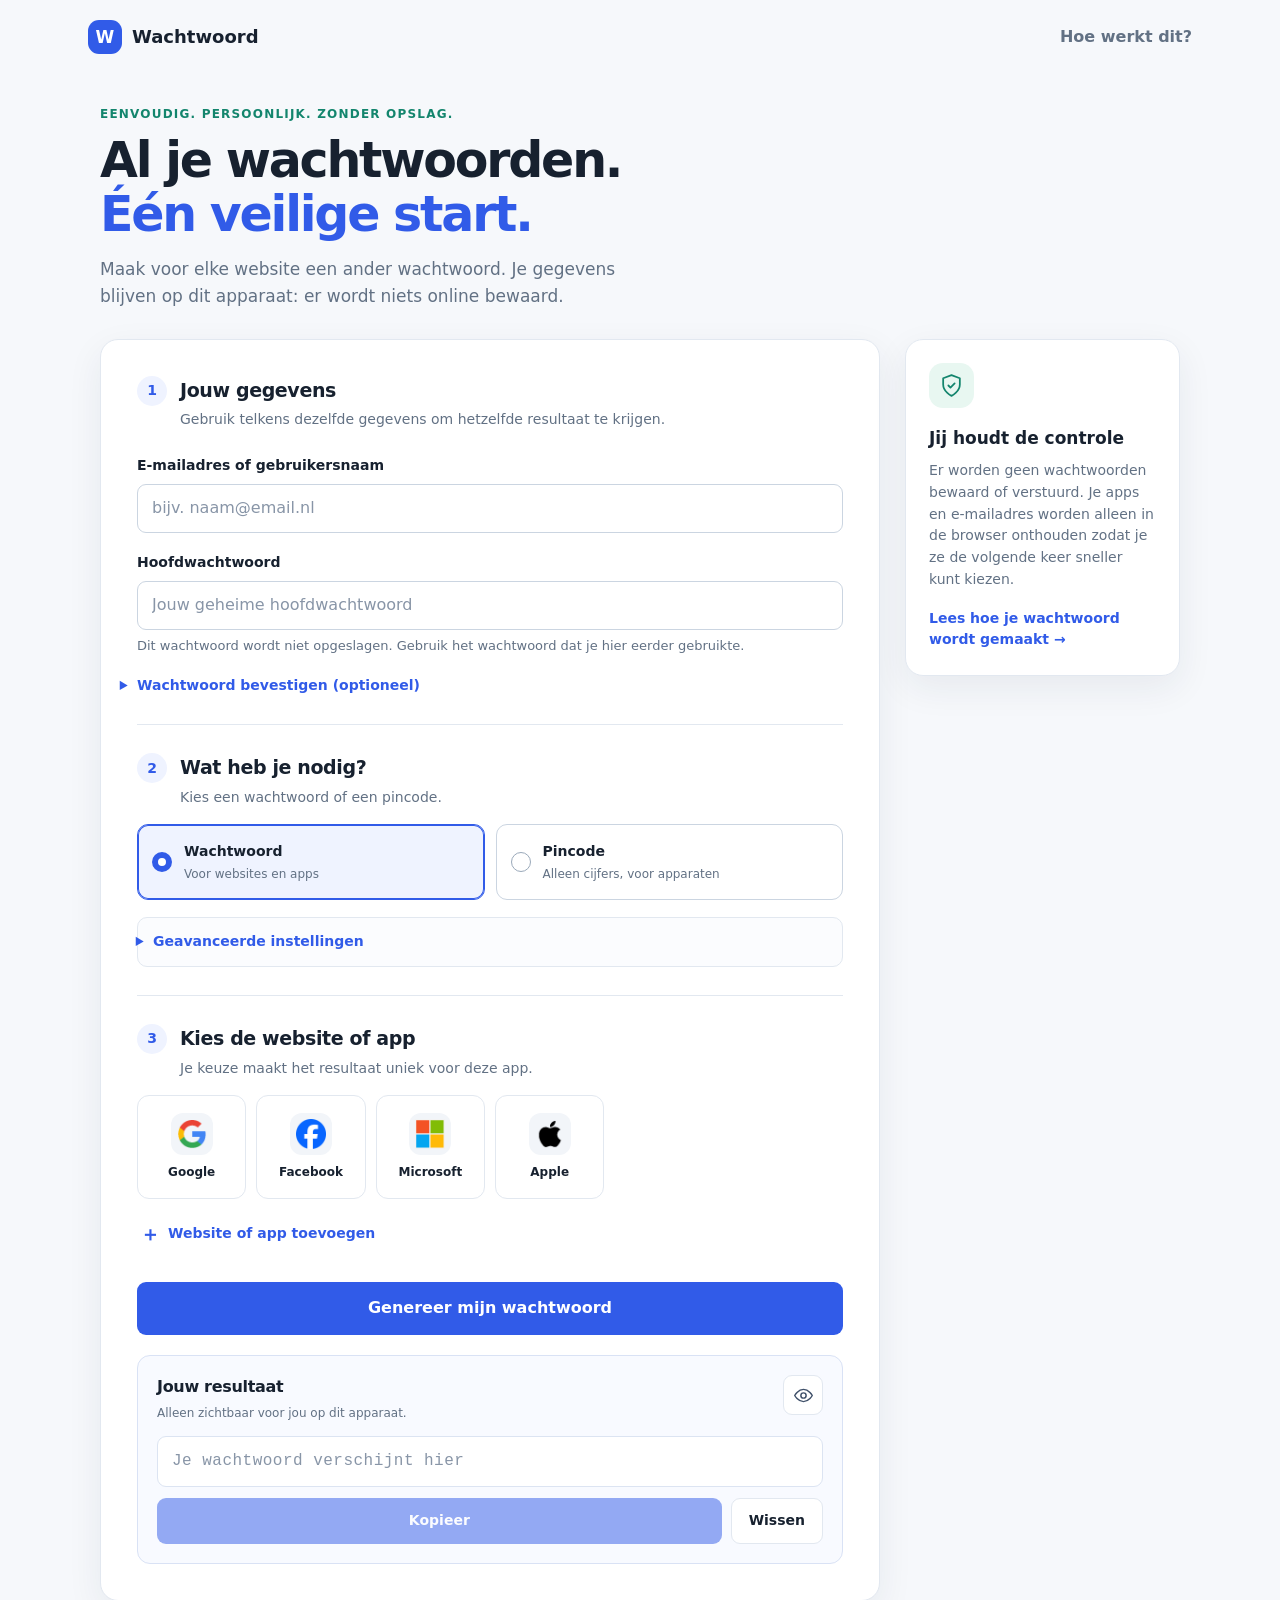
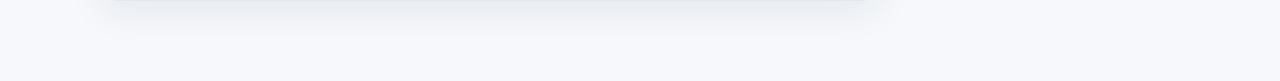
==== index.html @ 31152249 "Complete password manager UX refresh Co-authored-by: RobbeNooyens <42799452+RobbeNooyens@users.norep" ====
<!doctype html>
<html lang="nl">
<head>
  <meta charset="utf-8">
  <meta name="viewport" content="width=device-width, initial-scale=1">
  <meta name="theme-color" content="#f6f8fb">
  <meta name="description" content="Maak sterke wachtwoorden en pincodes zonder ze ergens op te slaan.">
  <title>Wachtwoord — wachtwoorden zonder opslag</title>
  <link rel="icon" href="favicon.ico" type="image/x-icon">
  <link rel="stylesheet" href="styles.css">
</head>
<body>
  <header class="site-header">
    <a class="brand" href="index.html" aria-label="Wachtwoord startpagina">
      <span class="brand-mark" aria-hidden="true">W</span>
      <span>Wachtwoord</span>
    </a>
    <nav aria-label="Hoofdnavigatie">
      <a href="how-it-works.html">Hoe werkt dit?</a>
    </nav>
  </header>

  <main class="page-shell">
    <section class="intro" aria-labelledby="page-title">
      <p class="eyebrow">Eenvoudig. Persoonlijk. Zonder opslag.</p>
      <h1 id="page-title">Al je wachtwoorden.<br><span>Één veilige start.</span></h1>
      <p>Maak voor elke website een ander wachtwoord. Je gegevens blijven op dit apparaat: er wordt niets online bewaard.</p>
    </section>

    <div class="workspace">
      <form id="userInfo" class="panel generator-panel">
        <div class="panel-heading">
          <span class="step-number" aria-hidden="true">1</span>
          <div>
            <h2>Jouw gegevens</h2>
            <p>Gebruik telkens dezelfde gegevens om hetzelfde resultaat te krijgen.</p>
          </div>
        </div>

        <div class="field">
          <label for="pubKey">E-mailadres of gebruikersnaam</label>
          <input type="text" id="pubKey" name="pubKey" autocomplete="username" placeholder="bijv. naam@email.nl" required>
        </div>

        <div class="field">
          <label for="password">Hoofdwachtwoord</label>
          <input type="password" id="password" name="password" autocomplete="current-password" placeholder="Jouw geheime hoofdwachtwoord" required>
          <p class="field-hint">Dit wachtwoord wordt niet opgeslagen. Gebruik het wachtwoord dat je hier eerder gebruikte.</p>
        </div>

        <details class="optional-field">
          <summary>Wachtwoord bevestigen (optioneel)</summary>
          <div class="field">
            <label for="repeatPassword">Typ je hoofdwachtwoord nog een keer</label>
            <input type="password" id="repeatPassword" name="repeatPassword" autocomplete="off" placeholder="Alleen om typfouten te voorkomen">
          </div>
        </details>

        <div class="section-divider"></div>
        <div class="panel-heading compact-heading">
          <span class="step-number" aria-hidden="true">2</span>
          <div>
            <h2>Wat heb je nodig?</h2>
            <p>Kies een wachtwoord of een pincode.</p>
          </div>
        </div>

        <fieldset class="choice-group">
          <legend class="visually-hidden">Type toegangscode</legend>
          <label class="choice-card">
            <input type="radio" name="credentialType" value="password" checked>
            <span class="choice-indicator" aria-hidden="true"></span>
            <span><strong>Wachtwoord</strong><small>Voor websites en apps</small></span>
          </label>
          <label class="choice-card">
            <input type="radio" name="credentialType" value="pin">
            <span class="choice-indicator" aria-hidden="true"></span>
            <span><strong>Pincode</strong><small>Alleen cijfers, voor apparaten</small></span>
          </label>
        </fieldset>

        <details class="settings">
          <summary>Geavanceerde instellingen</summary>
          <div id="passwordSettings" class="settings-content">
            <div class="field">
              <label for="passwordLength">Lengte van het wachtwoord</label>
              <div class="setting-control">
                <input type="number" id="passwordLength" min="4" max="48" value="20" inputmode="numeric">
                <span>tekens <span class="setting-default">(standaard: 20)</span></span>
              </div>
              <p class="field-hint">Pas dit alleen aan als een website geen wachtwoord van 20 tekens accepteert.</p>
            </div>
            <label class="check-row" for="includeSpecial">
              <input type="checkbox" id="includeSpecial" checked>
              <span>Speciale tekens gebruiken</span>
            </label>
          </div>
          <div id="pinSettings" class="settings-content" hidden>
            <div class="field">
              <label for="pinLength">Lengte van de pincode</label>
              <div class="setting-control">
                <input type="number" id="pinLength" min="4" max="12" value="6" inputmode="numeric">
                <span>cijfers <span class="setting-default">(standaard: 6)</span></span>
              </div>
            </div>
          </div>
        </details>

        <div class="section-divider"></div>
        <div class="panel-heading compact-heading">
          <span class="step-number" aria-hidden="true">3</span>
          <div>
            <h2>Kies de website of app</h2>
            <p>Je keuze maakt het resultaat uniek voor deze app.</p>
          </div>
        </div>

        <div id="applicationIcons" class="app-grid" aria-label="Beschikbare websites en apps"></div>
        <button type="button" id="addNewIcon" class="add-app-button">
          <span aria-hidden="true">＋</span> Website of app toevoegen
        </button>

        <div id="newAppForm" class="new-app-form" hidden>
          <h3>Website of app toevoegen</h3>
          <p>Vul de website in. We stellen de naam en het pictogram automatisch voor.</p>
          <div class="field">
            <label for="newAppUrl">Websiteadres</label>
            <input type="text" id="newAppUrl" placeholder="bijv. voorbeeld.nl" inputmode="url" autocomplete="url">
          </div>
          <div class="field">
            <label for="newAppName">Naam van de app</label>
            <input type="text" id="newAppName" placeholder="Wordt ingevuld op basis van het adres">
          </div>
          <div class="app-form-actions">
            <button type="button" class="button button-secondary" id="cancelAddApp">Annuleren</button>
            <button type="button" class="button button-primary" id="saveNewApp">Toevoegen</button>
          </div>
        </div>

        <button type="submit" class="button button-primary generate-button">Genereer mijn wachtwoord</button>

        <section class="result-card" aria-labelledby="result-title">
          <div class="result-heading">
            <div>
              <h2 id="result-title">Jouw resultaat</h2>
              <p>Alleen zichtbaar voor jou op dit apparaat.</p>
            </div>
            <button type="button" id="password-toggle" class="icon-button" aria-label="Wachtwoord tonen" aria-pressed="false" disabled>
              <svg viewBox="0 0 24 24" aria-hidden="true"><path d="M2 12s3.6-7 10-7 10 7 10 7-3.6 7-10 7S2 12 2 12Z"/><circle cx="12" cy="12" r="3"/></svg>
            </button>
          </div>
          <input type="password" id="passwordOutput" aria-label="Gegenereerde code" readonly placeholder="Je toegangscode verschijnt hier" autocomplete="off">
          <div class="result-actions">
            <button type="button" id="copyBtn" class="button button-primary" disabled>Kopieer</button>
            <button type="button" id="clearBtn" class="button button-secondary">Wissen</button>
          </div>
        </section>
      </form>

      <aside class="side-note">
        <div class="privacy-icon" aria-hidden="true">
          <svg viewBox="0 0 24 24"><path d="M12 22s8-4 8-11V5l-8-3-8 3v6c0 7 8 11 8 11Z"/><path d="m9 12 2 2 4-4"/></svg>
        </div>
        <h2>Jij houdt de controle</h2>
        <p>Er worden geen wachtwoorden bewaard of verstuurd. Je apps en e-mailadres worden alleen in de browser onthouden zodat je ze de volgende keer sneller kunt kiezen.</p>
        <a href="how-it-works.html">Lees hoe je wachtwoord wordt gemaakt <span aria-hidden="true">→</span></a>
      </aside>
    </div>
  </main>

  <div id="popup" class="toast" role="status" aria-live="polite"></div>
  <script src="scripts.js"></script>
  <script src="hash.js"></script>
  <script src="popup.js"></script>
</body>
</html>
---- styles.css ----
:root {
  color-scheme: light;
  --ink: #17212f;
  --muted: #627184;
  --line: #e2e8f0;
  --surface: #fff;
  --canvas: #f6f8fb;
  --blue: #315be8;
  --blue-dark: #2348c5;
  --blue-soft: #eff3ff;
  --green: #13856d;
  --shadow: 0 12px 36px rgba(27, 44, 75, .07);
}

* {
  box-sizing: border-box;
}

body {
  margin: 0;
  background: var(--canvas);
  color: var(--ink);
  font-family: Inter, ui-sans-serif, system-ui, -apple-system, BlinkMacSystemFont, "Segoe UI", sans-serif;
  font-size: 16px;
  line-height: 1.55;
}

button,
input {
  font: inherit;
}

button,
a,
summary,
input {
  -webkit-tap-highlight-color: transparent;
}

a {
  color: var(--blue);
  text-decoration: none;
}

a:hover {
  color: var(--blue-dark);
  text-decoration: underline;
}

:focus-visible {
  outline: 3px solid #86a2ff;
  outline-offset: 3px;
}

.site-header {
  display: flex;
  align-items: center;
  justify-content: space-between;
  max-width: 1160px;
  margin: 0 auto;
  padding: 20px 28px;
}

.brand {
  display: inline-flex;
  align-items: center;
  gap: 10px;
  color: var(--ink);
  font-size: 18px;
  font-weight: 750;
}

.brand:hover {
  text-decoration: none;
}

.brand-mark {
  display: grid;
  width: 34px;
  height: 34px;
  place-items: center;
  border-radius: 11px;
  background: var(--blue);
  color: white;
  font-size: 17px;
}

.site-header nav a {
  color: var(--muted);
  font-weight: 650;
}

.page-shell {
  width: min(1080px, calc(100% - 40px));
  margin: 31px auto 80px;
}

.intro {
  max-width: 660px;
  margin: 0 0 30px;
}

.eyebrow {
  margin: 0 0 10px;
  color: var(--green);
  font-size: 12px;
  font-weight: 800;
  letter-spacing: .1em;
  text-transform: uppercase;
}

h1,
h2,
h3,
p {
  margin-top: 0;
}

.intro h1 {
  margin-bottom: 13px;
  font-size: clamp(34px, 5vw, 49px);
  letter-spacing: -.045em;
  line-height: 1.12;
}

.intro h1 span {
  color: var(--blue);
}

.intro > p:last-child {
  max-width: 560px;
  margin-bottom: 0;
  color: var(--muted);
  font-size: 17px;
}

.workspace {
  display: grid;
  grid-template-columns: minmax(0, 1fr) 275px;
  align-items: start;
  gap: 25px;
}

.panel,
.side-note,
.how-card {
  border: 1px solid var(--line);
  border-radius: 18px;
  background: var(--surface);
  box-shadow: var(--shadow);
}

.generator-panel {
  padding: clamp(22px, 4vw, 36px);
}

.panel-heading {
  display: flex;
  align-items: flex-start;
  gap: 13px;
  margin-bottom: 24px;
}

.panel-heading h2,
.result-heading h2 {
  margin: 0 0 4px;
  font-size: 19px;
  letter-spacing: -.02em;
}

.panel-heading p,
.result-heading p {
  margin: 0;
  color: var(--muted);
  font-size: 14px;
}

.step-number {
  display: grid;
  flex: 0 0 30px;
  width: 30px;
  height: 30px;
  place-items: center;
  border-radius: 50%;
  background: var(--blue-soft);
  color: var(--blue);
  font-size: 14px;
  font-weight: 800;
}

.field {
  margin-bottom: 19px;
}

.field label {
  display: block;
  margin-bottom: 7px;
  font-size: 14px;
  font-weight: 700;
}

.field input,
#passwordOutput {
  width: 100%;
  min-height: 49px;
  padding: 11px 14px;
  border: 1px solid #cbd5e1;
  border-radius: 9px;
  background: #fff;
  color: var(--ink);
  font-size: 16px;
}

.field input::placeholder,
#passwordOutput::placeholder {
  color: #8895a7;
}

.field input:focus,
#passwordOutput:focus {
  border-color: var(--blue);
  outline: 3px solid rgba(49, 91, 232, .13);
}

.field-hint {
  margin: 6px 0 0;
  color: var(--muted);
  font-size: 13px;
}

.optional-field,
.settings {
  margin-top: 4px;
}

.optional-field summary,
.settings summary {
  width: fit-content;
  color: var(--blue);
  cursor: pointer;
  font-size: 14px;
  font-weight: 700;
  list-style-position: outside;
}

.optional-field[open] .field {
  margin: 16px 0 0;
}

.section-divider {
  height: 1px;
  margin: 28px 0;
  background: var(--line);
}

.compact-heading {
  margin-bottom: 16px;
}

.choice-group {
  display: grid;
  grid-template-columns: 1fr 1fr;
  gap: 11px;
  margin: 0;
  padding: 0;
  border: 0;
}

.choice-card {
  display: flex;
  min-height: 76px;
  align-items: center;
  gap: 12px;
  padding: 13px 14px;
  border: 1px solid #cbd5e1;
  border-radius: 11px;
  cursor: pointer;
}

.choice-card:has(input:checked) {
  border-color: var(--blue);
  background: var(--blue-soft);
  box-shadow: inset 0 0 0 1px var(--blue);
}

.choice-card input {
  position: absolute;
  opacity: 0;
}

.choice-indicator {
  display: grid;
  flex: 0 0 20px;
  width: 20px;
  height: 20px;
  place-items: center;
  border: 1.5px solid #9aa9ba;
  border-radius: 50%;
  background: white;
}

.choice-card input:checked + .choice-indicator {
  border: 6px solid var(--blue);
}

.choice-card input:focus-visible + .choice-indicator {
  outline: 3px solid #86a2ff;
  outline-offset: 3px;
}

.choice-card strong,
.choice-card small {
  display: block;
}

.choice-card strong {
  font-size: 14px;
}

.choice-card small {
  margin-top: 2px;
  color: var(--muted);
  font-size: 12px;
}

.settings {
  margin-top: 17px;
  padding: 13px 15px;
  border: 1px solid var(--line);
  border-radius: 10px;
  background: #fbfcfe;
}

.settings-content {
  margin-top: 15px;
}

.settings-content[hidden],
.new-app-form[hidden] {
  display: none;
}

.settings-content .field {
  margin-bottom: 13px;
}

.setting-control {
  display: flex;
  align-items: center;
  gap: 10px;
  color: var(--ink);
  font-size: 14px;
}

.setting-control input {
  width: 90px;
  min-height: 42px;
}

.setting-default {
  color: var(--muted);
}

.check-row {
  display: flex;
  align-items: center;
  gap: 9px;
  width: fit-content;
  cursor: pointer;
  font-size: 14px;
}

.check-row input {
  width: 18px;
  height: 18px;
  accent-color: var(--blue);
}

.app-grid {
  display: grid;
  grid-template-columns: repeat(auto-fill, minmax(102px, 1fr));
  gap: 10px;
}

.app-item {
  position: relative;
  min-width: 0;
}

.app-choice {
  display: flex;
  width: 100%;
  min-height: 104px;
  flex-direction: column;
  align-items: center;
  justify-content: center;
  gap: 8px;
  padding: 12px 8px;
  border: 1px solid var(--line);
  border-radius: 12px;
  background: #fff;
  color: var(--ink);
  cursor: pointer;
}

.app-choice:hover {
  border-color: #9fb2f5;
  background: #fafbff;
}

.app-choice.selected {
  border: 2px solid var(--blue);
  background: var(--blue-soft);
}

.app-icon {
  display: grid;
  width: 42px;
  height: 42px;
  place-items: center;
  overflow: hidden;
  border-radius: 12px;
  background: #f2f5f9;
}

.app-icon img {
  width: 30px;
  height: 30px;
  object-fit: contain;
}

.app-initials {
  color: var(--blue);
  font-size: 20px;
  font-weight: 800;
}

.app-name {
  max-width: 100%;
  overflow: hidden;
  font-size: 12px;
  font-weight: 700;
  text-overflow: ellipsis;
  white-space: nowrap;
}

.remove-app {
  position: absolute;
  top: 3px;
  right: 3px;
  display: grid;
  width: 25px;
  height: 25px;
  place-items: center;
  border: 0;
  border-radius: 50%;
  background: #fff;
  color: #748195;
  cursor: pointer;
  font-size: 19px;
  line-height: 1;
  opacity: 0;
}

.app-item:hover .remove-app,
.remove-app:focus-visible {
  opacity: 1;
}

.add-app-button {
  display: inline-flex;
  min-height: 44px;
  align-items: center;
  gap: 8px;
  margin-top: 13px;
  padding: 0 3px;
  border: 0;
  background: transparent;
  color: var(--blue);
  cursor: pointer;
  font-size: 14px;
  font-weight: 700;
}

.add-app-button span {
  font-size: 20px;
}

.new-app-form {
  margin-top: 15px;
  padding: 18px;
  border: 1px solid var(--line);
  border-radius: 12px;
  background: #fbfcfe;
}

.new-app-form h3 {
  margin: 0 0 5px;
  font-size: 16px;
}

.new-app-form > p {
  margin-bottom: 15px;
  color: var(--muted);
  font-size: 13px;
}

.new-app-form .field {
  margin-bottom: 13px;
}

.app-form-actions {
  display: flex;
  justify-content: flex-end;
  gap: 9px;
  margin-top: 16px;
}

.button {
  display: inline-flex;
  min-height: 46px;
  align-items: center;
  justify-content: center;
  padding: 10px 17px;
  border: 1px solid transparent;
  border-radius: 9px;
  cursor: pointer;
  font-size: 14px;
  font-weight: 750;
  transition: background-color .15s ease, transform .15s ease;
}

.button:active:not(:disabled) {
  transform: translateY(1px);
}

.button-primary {
  background: var(--blue);
  color: #fff;
}

.button-primary:hover:not(:disabled) {
  background: var(--blue-dark);
}

.button-secondary {
  border-color: var(--line);
  background: white;
  color: var(--ink);
}

.button-secondary:hover:not(:disabled) {
  background: #f3f6fa;
}

.button:disabled {
  cursor: not-allowed;
  opacity: .5;
}

.generate-button {
  width: 100%;
  min-height: 53px;
  margin-top: 26px;
  font-size: 16px;
}

.result-card {
  margin-top: 20px;
  padding: 19px;
  border: 1px solid #d9e2f5;
  border-radius: 13px;
  background: #f8faff;
}

.result-heading {
  display: flex;
  align-items: flex-start;
  justify-content: space-between;
  gap: 10px;
  margin-bottom: 13px;
}

.result-heading h2 {
  font-size: 16px;
}

.result-heading p {
  font-size: 12px;
}

.icon-button {
  display: grid;
  width: 40px;
  height: 40px;
  flex: 0 0 40px;
  place-items: center;
  border: 1px solid var(--line);
  border-radius: 9px;
  background: #fff;
  color: #40516a;
  cursor: pointer;
}

.icon-button svg,
.privacy-icon svg {
  width: 21px;
  height: 21px;
  fill: none;
  stroke: currentColor;
  stroke-linecap: round;
  stroke-linejoin: round;
  stroke-width: 1.7;
}

#passwordOutput {
  min-height: 51px;
  border-color: #dce4f2;
  background: white;
  font-family: ui-monospace, "SFMono-Regular", Consolas, monospace;
  font-size: 16px;
  letter-spacing: .03em;
}

.result-actions {
  display: flex;
  gap: 9px;
  margin-top: 11px;
}

.result-actions .button-primary {
  flex: 1;
}

.side-note {
  position: sticky;
  top: 20px;
  padding: 23px;
}

.privacy-icon {
  display: grid;
  width: 45px;
  height: 45px;
  place-items: center;
  margin-bottom: 17px;
  border-radius: 14px;
  background: #e8f7f1;
  color: var(--green);
}

.privacy-icon svg {
  width: 25px;
  height: 25px;
}

.side-note h2 {
  margin-bottom: 9px;
  font-size: 17px;
}

.side-note p {
  margin-bottom: 17px;
  color: var(--muted);
  font-size: 14px;
}

.side-note a {
  display: inline-block;
  font-size: 14px;
  font-weight: 700;
}

.toast {
  position: fixed;
  z-index: 5;
  right: 22px;
  bottom: 22px;
  max-width: min(420px, calc(100vw - 32px));
  padding: 13px 17px;
  border: 1px solid #29384c;
  border-radius: 10px;
  background: #17212f;
  color: #fff;
  box-shadow: 0 12px 30px rgba(15, 23, 42, .2);
  opacity: 0;
  pointer-events: none;
  transform: translateY(8px);
  transition: opacity .2s ease, transform .2s ease;
}

.toast.visible {
  opacity: 1;
  transform: translateY(0);
}

.visually-hidden {
  position: absolute;
  width: 1px;
  height: 1px;
  overflow: hidden;
  clip: rect(0, 0, 0, 0);
  white-space: nowrap;
  clip-path: inset(50%);
}

.how-page {
  max-width: 790px;
}

.how-page .intro {
  margin-bottom: 24px;
}

.how-card {
  margin-bottom: 17px;
  padding: clamp(21px, 4vw, 32px);
}

.how-card h2 {
  margin-bottom: 11px;
  font-size: 19px;
}

.how-card p,
.how-card li {
  color: #4f5e71;
}

.how-card p:last-child,
.how-card ul:last-child {
  margin-bottom: 0;
}

.how-card ul {
  padding-left: 21px;
}

.how-card li + li {
  margin-top: 7px;
}

.pseudocode {
  overflow-x: auto;
  margin: 16px 0 0;
  padding: 19px;
  border-radius: 11px;
  background: #17212f;
  color: #e8efff;
  font: 13px/1.7 ui-monospace, "SFMono-Regular", Consolas, monospace;
  white-space: pre;
}

.back-link {
  display: inline-flex;
  min-height: 46px;
  align-items: center;
  font-weight: 750;
}

@media (max-width: 820px) {
  .workspace {
    grid-template-columns: 1fr;
  }

  .side-note {
    position: static;
  }

  .side-note p {
    max-width: 600px;
  }
}

@media (max-width: 520px) {
  .site-header {
    padding: 15px 18px;
  }

  .site-header nav a {
    font-size: 14px;
  }

  .page-shell {
    width: calc(100% - 24px);
    margin-top: 22px;
  }

  .intro {
    margin-bottom: 22px;
  }

  .intro > p:last-child {
    font-size: 15px;
  }

  .generator-panel {
    padding: 20px 16px;
    border-radius: 14px;
  }

  .choice-group {
    grid-template-columns: 1fr;
  }

  .choice-card {
    min-height: 68px;
  }

  .app-grid {
    grid-template-columns: repeat(3, minmax(0, 1fr));
  }

  .remove-app {
    opacity: 1;
  }

  .result-card {
    padding: 15px;
  }

  .toast {
    right: 12px;
    bottom: 12px;
  }
}

@media (prefers-reduced-motion: reduce) {
  *,
  *::before,
  *::after {
    scroll-behavior: auto !important;
    transition-duration: .01ms !important;
  }
}
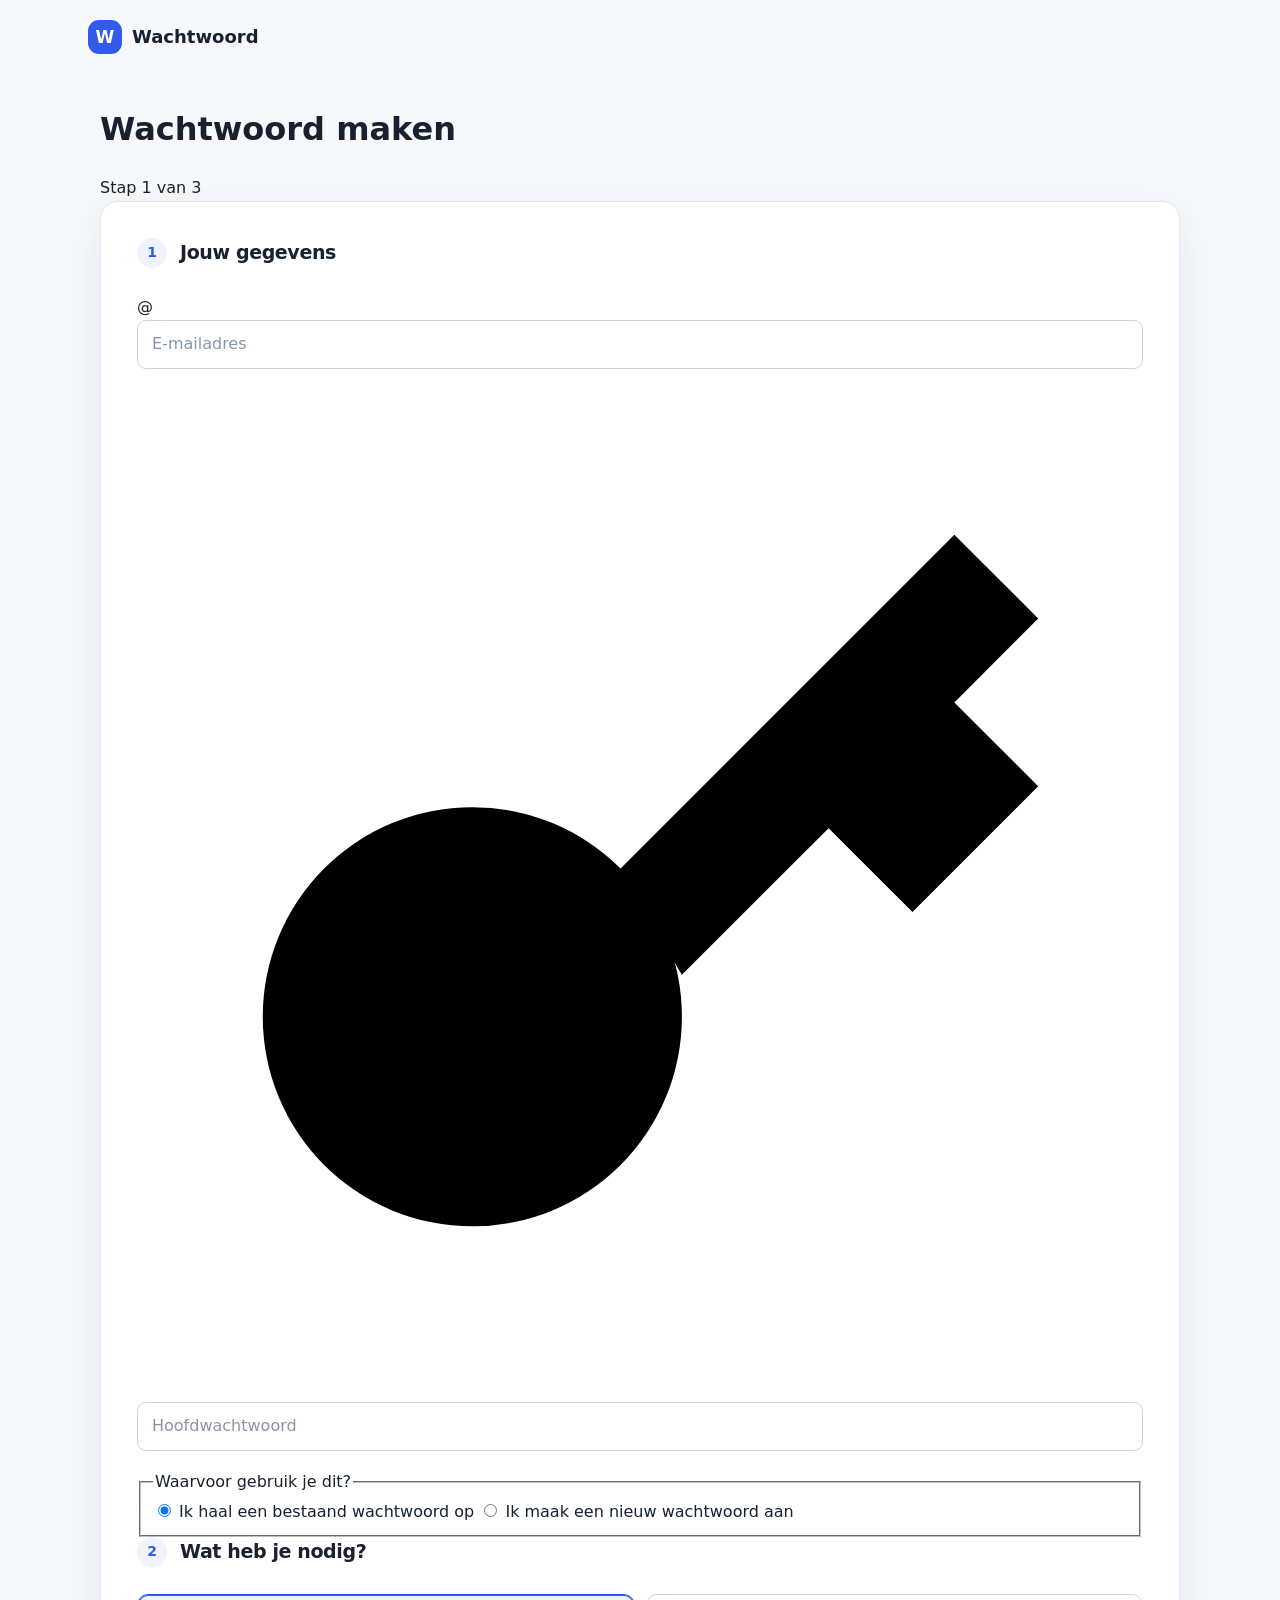
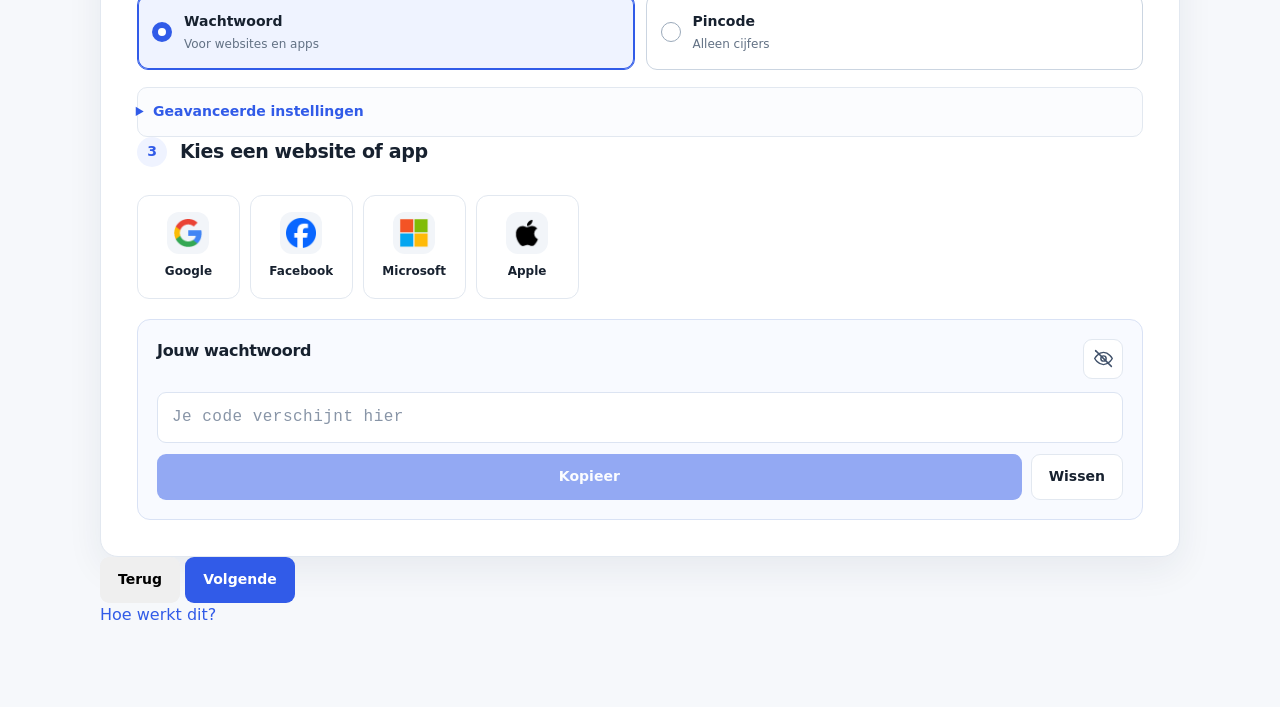
==== commit b2a97c37: "Simplify generator and add wizard markup Co-authored-by: RobbeNooyens <42799452+RobbeNooyens@users.n" ====
--- a/index.html
+++ b/index.html
@@ -4,8 +4,7 @@
   <meta charset="utf-8">
   <meta name="viewport" content="width=device-width, initial-scale=1">
   <meta name="theme-color" content="#f6f8fb">
-  <meta name="description" content="Maak sterke wachtwoorden en pincodes zonder ze ergens op te slaan.">
-  <title>Wachtwoord — wachtwoorden zonder opslag</title>
+  <title>Wachtwoord</title>
   <link rel="icon" href="favicon.ico" type="image/x-icon">
   <link rel="stylesheet" href="styles.css">
 </head>
@@ -15,54 +14,71 @@
       <span class="brand-mark" aria-hidden="true">W</span>
       <span>Wachtwoord</span>
     </a>
-    <nav aria-label="Hoofdnavigatie">
-      <a href="how-it-works.html">Hoe werkt dit?</a>
-    </nav>
   </header>
 
   <main class="page-shell">
-    <section class="intro" aria-labelledby="page-title">
-      <p class="eyebrow">Eenvoudig. Persoonlijk. Zonder opslag.</p>
-      <h1 id="page-title">Al je wachtwoorden.<br><span>Één veilige start.</span></h1>
-      <p>Maak voor elke website een ander wachtwoord. Je gegevens blijven op dit apparaat: er wordt niets online bewaard.</p>
-    </section>
+    <h1 class="page-title">Wachtwoord maken</h1>
+    <div class="wizard-progress" aria-label="Voortgang">
+      <span id="stepLabel">Stap 1 van 3</span>
+      <div class="progress-track" aria-hidden="true">
+        <span class="progress-segment active" data-progress="1"></span>
+        <span class="progress-segment" data-progress="2"></span>
+        <span class="progress-segment" data-progress="3"></span>
+      </div>
+    </div>
 
-    <div class="workspace">
-      <form id="userInfo" class="panel generator-panel">
+    <section class="panel generator-panel" aria-label="Wachtwoordgenerator">
+      <section class="wizard-step" data-step="1" aria-labelledby="credentialsTitle">
         <div class="panel-heading">
           <span class="step-number" aria-hidden="true">1</span>
-          <div>
-            <h2>Jouw gegevens</h2>
-            <p>Gebruik telkens dezelfde gegevens om hetzelfde resultaat te krijgen.</p>
-          </div>
+          <h2 id="credentialsTitle">Jouw gegevens</h2>
         </div>
 
-        <div class="field">
-          <label for="pubKey">E-mailadres of gebruikersnaam</label>
-          <input type="text" id="pubKey" name="pubKey" autocomplete="username" placeholder="bijv. naam@email.nl" required>
+        <div id="savedEmail" class="saved-email" hidden>
+          <span class="saved-email-icon" aria-hidden="true">@</span>
+          <span>Opgeslagen als <strong id="maskedEmail"></strong></span>
+          <button type="button" id="clearEmailBtn" class="text-button">Wissen</button>
         </div>
 
-        <div class="field">
-          <label for="password">Hoofdwachtwoord</label>
-          <input type="password" id="password" name="password" autocomplete="current-password" placeholder="Jouw geheime hoofdwachtwoord" required>
-          <p class="field-hint">Dit wachtwoord wordt niet opgeslagen. Gebruik het wachtwoord dat je hier eerder gebruikte.</p>
+        <div class="field icon-field">
+          <label class="visually-hidden" for="pubKey">E-mailadres</label>
+          <span class="field-icon" aria-hidden="true">@</span>
+          <input type="email" id="pubKey" name="pubKey" inputmode="email" autocomplete="email" placeholder="E-mailadres" aria-label="E-mailadres" autocapitalize="none" spellcheck="false">
         </div>
 
-        <details class="optional-field">
-          <summary>Wachtwoord bevestigen (optioneel)</summary>
-          <div class="field">
-            <label for="repeatPassword">Typ je hoofdwachtwoord nog een keer</label>
-            <input type="password" id="repeatPassword" name="repeatPassword" autocomplete="off" placeholder="Alleen om typfouten te voorkomen">
-          </div>
-        </details>
+        <div class="field icon-field">
+          <label class="visually-hidden" for="password">Hoofdwachtwoord</label>
+          <span class="field-icon key-icon" aria-hidden="true">
+            <svg viewBox="0 0 24 24"><circle cx="8" cy="15" r="5"/><path d="m11.5 11.5 8-8 2 2-2 2 2 2-3 3-2-2-3.5 3.5"/></svg>
+          </span>
+          <input type="password" id="password" name="password" autocomplete="current-password" placeholder="Hoofdwachtwoord" aria-label="Hoofdwachtwoord">
+        </div>
 
-        <div class="section-divider"></div>
-        <div class="panel-heading compact-heading">
+        <fieldset class="password-purpose">
+          <legend>Waarvoor gebruik je dit?</legend>
+          <label class="purpose-choice">
+            <input type="radio" name="passwordPurpose" value="existing" checked>
+            <span>Ik haal een bestaand wachtwoord op</span>
+          </label>
+          <label class="purpose-choice">
+            <input type="radio" name="passwordPurpose" value="new">
+            <span>Ik maak een nieuw wachtwoord aan</span>
+          </label>
+        </fieldset>
+
+        <div id="repeatPasswordField" class="field icon-field repeat-field" hidden>
+          <label class="visually-hidden" for="repeatPassword">Bevestig je hoofdwachtwoord</label>
+          <span class="field-icon key-icon" aria-hidden="true">
+            <svg viewBox="0 0 24 24"><circle cx="8" cy="15" r="5"/><path d="m11.5 11.5 8-8 2 2-2 2 2 2-3 3-2-2-3.5 3.5"/></svg>
+          </span>
+          <input type="password" id="repeatPassword" name="repeatPassword" autocomplete="new-password" placeholder="Herhaal je hoofdwachtwoord" aria-label="Herhaal je hoofdwachtwoord">
+        </div>
+      </section>
+
+      <section class="wizard-step" data-step="2" aria-labelledby="typeTitle">
+        <div class="panel-heading">
           <span class="step-number" aria-hidden="true">2</span>
-          <div>
-            <h2>Wat heb je nodig?</h2>
-            <p>Kies een wachtwoord of een pincode.</p>
-          </div>
+          <h2 id="typeTitle">Wat heb je nodig?</h2>
         </div>
 
         <fieldset class="choice-group">
@@ -75,7 +91,7 @@
           <label class="choice-card">
             <input type="radio" name="credentialType" value="pin">
             <span class="choice-indicator" aria-hidden="true"></span>
-            <span><strong>Pincode</strong><small>Alleen cijfers, voor apparaten</small></span>
+            <span><strong>Pincode</strong><small>Alleen cijfers</small></span>
           </label>
         </fieldset>
 
@@ -83,12 +99,11 @@
           <summary>Geavanceerde instellingen</summary>
           <div id="passwordSettings" class="settings-content">
             <div class="field">
-              <label for="passwordLength">Lengte van het wachtwoord</label>
+              <label for="passwordLength">Lengte</label>
               <div class="setting-control">
                 <input type="number" id="passwordLength" min="4" max="48" value="20" inputmode="numeric">
-                <span>tekens <span class="setting-default">(standaard: 20)</span></span>
+                <span>tekens <span class="setting-default">(standaard 20)</span></span>
               </div>
-              <p class="field-hint">Pas dit alleen aan als een website geen wachtwoord van 20 tekens accepteert.</p>
             </div>
             <label class="check-row" for="includeSpecial">
               <input type="checkbox" id="includeSpecial" checked>
@@ -97,76 +112,84 @@
           </div>
           <div id="pinSettings" class="settings-content" hidden>
             <div class="field">
-              <label for="pinLength">Lengte van de pincode</label>
+              <label for="pinLength">Lengte</label>
               <div class="setting-control">
                 <input type="number" id="pinLength" min="4" max="12" value="6" inputmode="numeric">
-                <span>cijfers <span class="setting-default">(standaard: 6)</span></span>
+                <span>cijfers <span class="setting-default">(standaard 6)</span></span>
               </div>
             </div>
           </div>
         </details>
+      </section>
 
-        <div class="section-divider"></div>
-        <div class="panel-heading compact-heading">
+      <section class="wizard-step" data-step="3" aria-labelledby="appTitle">
+        <div class="panel-heading">
           <span class="step-number" aria-hidden="true">3</span>
-          <div>
-            <h2>Kies de website of app</h2>
-            <p>Je keuze maakt het resultaat uniek voor deze app.</p>
-          </div>
+          <h2 id="appTitle">Kies een website of app</h2>
         </div>
 
         <div id="applicationIcons" class="app-grid" aria-label="Beschikbare websites en apps"></div>
-        <button type="button" id="addNewIcon" class="add-app-button">
-          <span aria-hidden="true">＋</span> Website of app toevoegen
-        </button>
 
-        <div id="newAppForm" class="new-app-form" hidden>
-          <h3>Website of app toevoegen</h3>
-          <p>Vul de website in. We stellen de naam en het pictogram automatisch voor.</p>
-          <div class="field">
-            <label for="newAppUrl">Websiteadres</label>
-            <input type="text" id="newAppUrl" placeholder="bijv. voorbeeld.nl" inputmode="url" autocomplete="url">
-          </div>
-          <div class="field">
-            <label for="newAppName">Naam van de app</label>
-            <input type="text" id="newAppName" placeholder="Wordt ingevuld op basis van het adres">
-          </div>
-          <div class="app-form-actions">
-            <button type="button" class="button button-secondary" id="cancelAddApp">Annuleren</button>
-            <button type="button" class="button button-primary" id="saveNewApp">Toevoegen</button>
-          </div>
-        </div>
-
-        <button type="submit" class="button button-primary generate-button">Genereer mijn wachtwoord</button>
-
-        <section class="result-card" aria-labelledby="result-title">
+        <section class="result-card" aria-labelledby="resultTitle">
           <div class="result-heading">
-            <div>
-              <h2 id="result-title">Jouw resultaat</h2>
-              <p>Alleen zichtbaar voor jou op dit apparaat.</p>
-            </div>
+            <h2 id="resultTitle">Jouw wachtwoord</h2>
             <button type="button" id="password-toggle" class="icon-button" aria-label="Wachtwoord tonen" aria-pressed="false" disabled>
-              <svg viewBox="0 0 24 24" aria-hidden="true"><path d="M2 12s3.6-7 10-7 10 7 10 7-3.6 7-10 7S2 12 2 12Z"/><circle cx="12" cy="12" r="3"/></svg>
+              <svg viewBox="0 0 24 24" aria-hidden="true">
+                <path class="eye-shape" d="M2 12s3.6-7 10-7 10 7 10 7-3.6 7-10 7S2 12 2 12Z"/><circle class="eye-shape" cx="12" cy="12" r="3"/>
+                <path class="eye-slash" d="M3 3 21 21"/>
+              </svg>
             </button>
           </div>
-          <input type="password" id="passwordOutput" aria-label="Gegenereerde code" readonly placeholder="Je toegangscode verschijnt hier" autocomplete="off">
+          <input type="password" id="passwordOutput" aria-label="Gegenereerde code" readonly placeholder="Je code verschijnt hier" autocomplete="off">
           <div class="result-actions">
             <button type="button" id="copyBtn" class="button button-primary" disabled>Kopieer</button>
             <button type="button" id="clearBtn" class="button button-secondary">Wissen</button>
           </div>
         </section>
-      </form>
+      </section>
+    </section>
 
-      <aside class="side-note">
-        <div class="privacy-icon" aria-hidden="true">
-          <svg viewBox="0 0 24 24"><path d="M12 22s8-4 8-11V5l-8-3-8 3v6c0 7 8 11 8 11Z"/><path d="m9 12 2 2 4-4"/></svg>
-        </div>
-        <h2>Jij houdt de controle</h2>
-        <p>Er worden geen wachtwoorden bewaard of verstuurd. Je apps en e-mailadres worden alleen in de browser onthouden zodat je ze de volgende keer sneller kunt kiezen.</p>
-        <a href="how-it-works.html">Lees hoe je wachtwoord wordt gemaakt <span aria-hidden="true">→</span></a>
-      </aside>
+    <div class="wizard-controls" aria-label="Stapnavigatie">
+      <button type="button" id="backStep" class="button button-back" hidden>Terug</button>
+      <button type="button" id="nextStep" class="button button-primary">Volgende</button>
     </div>
+
+    <footer class="page-footer">
+      <a href="how-it-works.html">Hoe werkt dit?</a>
+    </footer>
   </main>
+
+  <dialog id="appDialog" class="app-dialog">
+    <form id="appDialogForm" class="dialog-content">
+      <button type="button" class="dialog-close" id="closeAppDialog" aria-label="Sluiten">×</button>
+      <div class="dialog-icon" aria-hidden="true">＋</div>
+      <h2>Website of app toevoegen</h2>
+      <div class="field">
+        <label for="newAppUrl">Websiteadres</label>
+        <input type="text" id="newAppUrl" placeholder="bijv. voorbeeld.nl" inputmode="url" autocomplete="url" required>
+      </div>
+      <div class="field">
+        <label for="newAppName">Naam</label>
+        <input type="text" id="newAppName" placeholder="Wordt automatisch ingevuld" required>
+      </div>
+      <div class="dialog-actions">
+        <button type="button" class="button button-secondary" id="cancelAddApp">Annuleren</button>
+        <button type="submit" class="button button-primary">Toevoegen</button>
+      </div>
+    </form>
+  </dialog>
+
+  <dialog id="confirmDialog" class="confirm-dialog">
+    <div class="dialog-content">
+      <div class="dialog-icon warning-icon" aria-hidden="true">!</div>
+      <h2 id="confirmTitle">Weet je het zeker?</h2>
+      <p id="confirmMessage"></p>
+      <div class="dialog-actions">
+        <button type="button" class="button button-secondary" id="cancelConfirm">Annuleren</button>
+        <button type="button" class="button button-primary" id="acceptConfirm">Wissen</button>
+      </div>
+    </div>
+  </dialog>
 
   <div id="popup" class="toast" role="status" aria-live="polite"></div>
   <script src="scripts.js"></script>
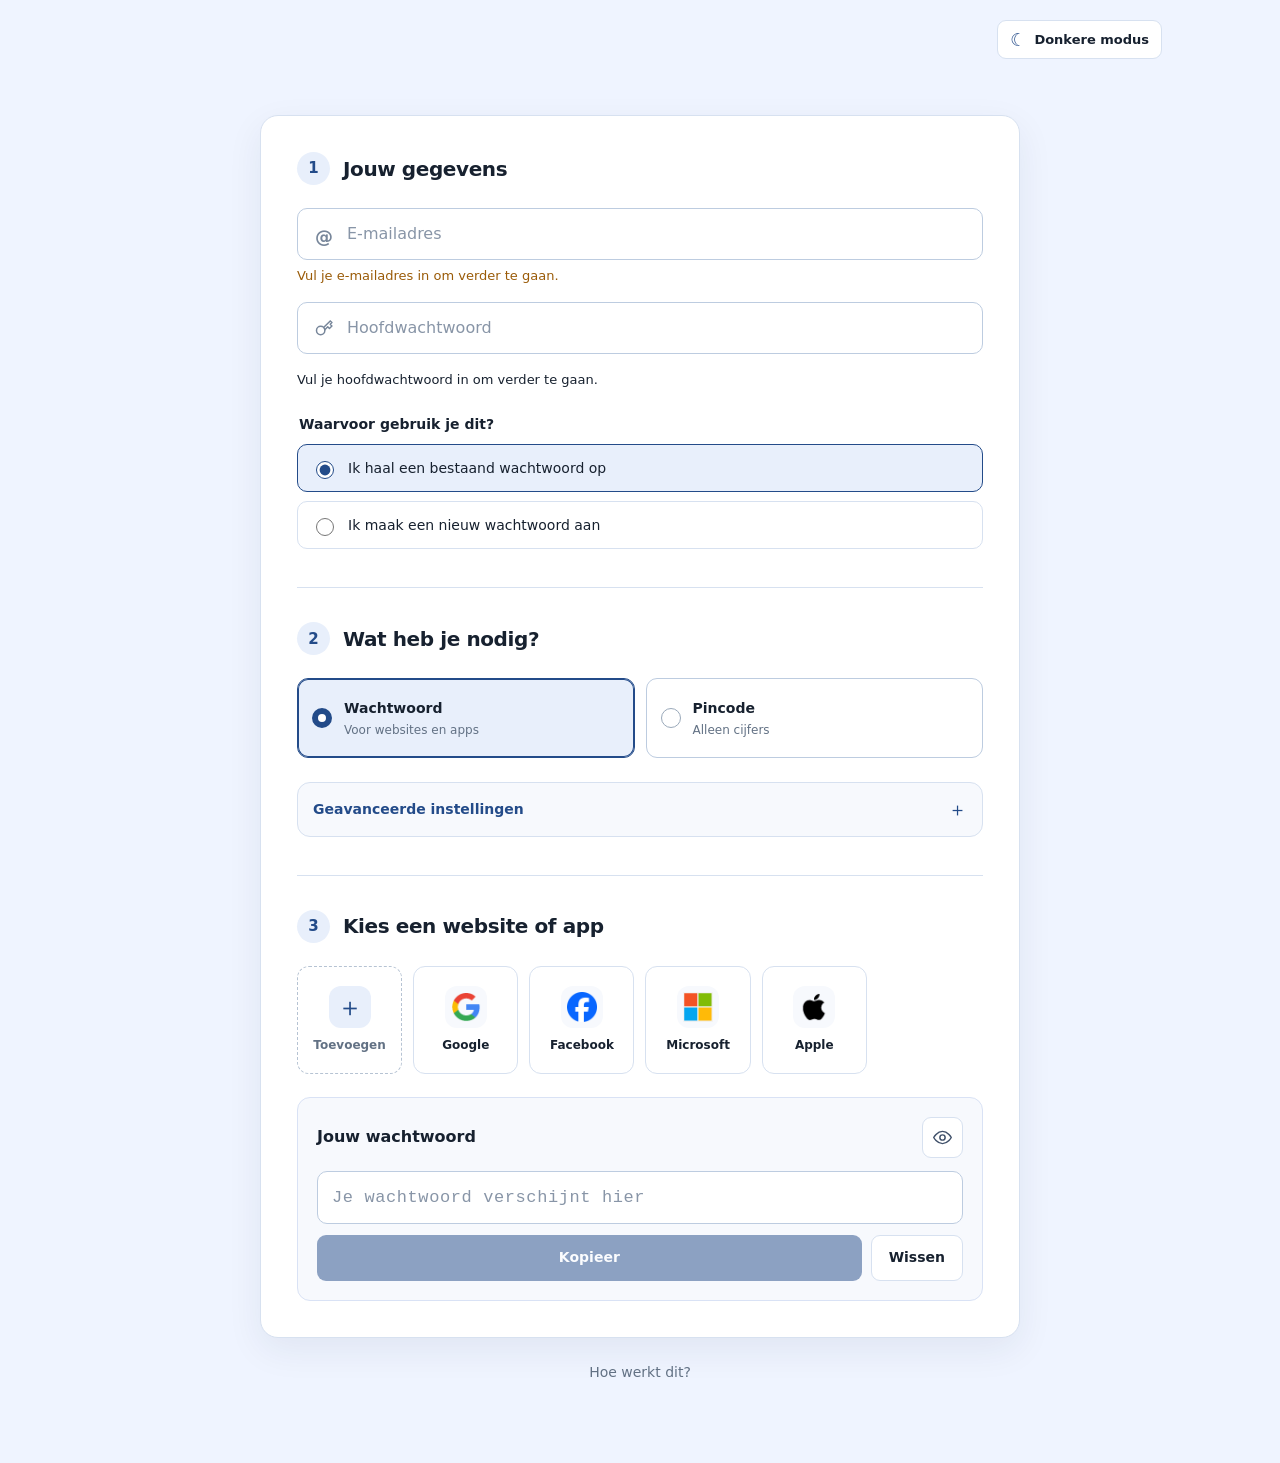
==== commit b029ee7e: "Add theme, validation, and ranked apps Co-authored-by: RobbeNooyens <42799452+RobbeNooyens@users.nor" ====
--- a/index.html
+++ b/index.html
@@ -3,21 +3,19 @@
 <head>
   <meta charset="utf-8">
   <meta name="viewport" content="width=device-width, initial-scale=1">
-  <meta name="theme-color" content="#f6f8fb">
+  <meta name="theme-color" content="#eff4ff">
   <title>Wachtwoord</title>
   <link rel="icon" href="favicon.ico" type="image/x-icon">
   <link rel="stylesheet" href="styles.css">
 </head>
 <body>
   <header class="site-header">
-    <a class="brand" href="index.html" aria-label="Wachtwoord startpagina">
-      <span class="brand-mark" aria-hidden="true">W</span>
-      <span>Wachtwoord</span>
-    </a>
+    <button type="button" class="theme-toggle desktop-theme-toggle" aria-label="Donkere modus inschakelen" aria-pressed="false">
+      <span class="theme-icon" aria-hidden="true">☾</span><span class="theme-label">Donkere modus</span>
+    </button>
   </header>
 
   <main class="page-shell">
-    <h1 class="page-title">Wachtwoord maken</h1>
     <div class="wizard-progress" aria-label="Voortgang">
       <span id="stepLabel">Stap 1 van 3</span>
       <div class="progress-track" aria-hidden="true">
@@ -44,6 +42,8 @@
           <label class="visually-hidden" for="pubKey">E-mailadres</label>
           <span class="field-icon" aria-hidden="true">@</span>
           <input type="email" id="pubKey" name="pubKey" inputmode="email" autocomplete="email" placeholder="E-mailadres" aria-label="E-mailadres" autocapitalize="none" spellcheck="false">
+          <p id="emailWarning" class="field-message warning-message" role="status" hidden>Dit lijkt geen volledig e-mailadres. Controleer de spelling.</p>
+          <p id="emailProfileStatus" class="field-message error-message" role="status" hidden></p>
         </div>
 
         <div class="field icon-field">
@@ -53,6 +53,7 @@
           </span>
           <input type="password" id="password" name="password" autocomplete="current-password" placeholder="Hoofdwachtwoord" aria-label="Hoofdwachtwoord">
         </div>
+        <p id="passwordStatus" class="field-message" role="status" hidden></p>
 
         <fieldset class="password-purpose">
           <legend>Waarvoor gebruik je dit?</legend>
@@ -72,6 +73,7 @@
             <svg viewBox="0 0 24 24"><circle cx="8" cy="15" r="5"/><path d="m11.5 11.5 8-8 2 2-2 2 2 2-3 3-2-2-3.5 3.5"/></svg>
           </span>
           <input type="password" id="repeatPassword" name="repeatPassword" autocomplete="new-password" placeholder="Herhaal je hoofdwachtwoord" aria-label="Herhaal je hoofdwachtwoord">
+          <p id="repeatPasswordStatus" class="field-message" role="status" hidden></p>
         </div>
       </section>
 
@@ -98,8 +100,9 @@
         <details class="settings">
           <summary>Geavanceerde instellingen</summary>
           <div id="passwordSettings" class="settings-content">
+            <p class="settings-description">De standaardinstellingen werken voor de meeste websites. Pas ze alleen aan als dat nodig is.</p>
             <div class="field">
-              <label for="passwordLength">Lengte</label>
+              <label for="passwordLength">Wachtwoordlengte</label>
               <div class="setting-control">
                 <input type="number" id="passwordLength" min="4" max="48" value="20" inputmode="numeric">
                 <span>tekens <span class="setting-default">(standaard 20)</span></span>
@@ -107,12 +110,13 @@
             </div>
             <label class="check-row" for="includeSpecial">
               <input type="checkbox" id="includeSpecial" checked>
-              <span>Speciale tekens gebruiken</span>
+              <span><strong>Speciale tekens</strong><small>Voeg tekens zoals ! en # toe</small></span>
             </label>
           </div>
           <div id="pinSettings" class="settings-content" hidden>
+            <p class="settings-description">Kies hoeveel cijfers je pincode bevat.</p>
             <div class="field">
-              <label for="pinLength">Lengte</label>
+              <label for="pinLength">Pincode-lengte</label>
               <div class="setting-control">
                 <input type="number" id="pinLength" min="4" max="12" value="6" inputmode="numeric">
                 <span>cijfers <span class="setting-default">(standaard 6)</span></span>
@@ -129,6 +133,7 @@
         </div>
 
         <div id="applicationIcons" class="app-grid" aria-label="Beschikbare websites en apps"></div>
+        <button type="button" id="expandApps" class="expand-apps" hidden>Toon alle apps</button>
 
         <section class="result-card" aria-labelledby="resultTitle">
           <div class="result-heading">
@@ -150,6 +155,9 @@
     </section>
 
     <div class="wizard-controls" aria-label="Stapnavigatie">
+      <button type="button" class="theme-toggle mobile-theme-toggle" aria-label="Donkere modus inschakelen" aria-pressed="false">
+        <span class="theme-icon" aria-hidden="true">☾</span><span class="theme-label">Thema</span>
+      </button>
       <button type="button" id="backStep" class="button button-back" hidden>Terug</button>
       <button type="button" id="nextStep" class="button button-primary">Volgende</button>
     </div>
@@ -161,8 +169,6 @@
 
   <dialog id="appDialog" class="app-dialog">
     <form id="appDialogForm" class="dialog-content">
-      <button type="button" class="dialog-close" id="closeAppDialog" aria-label="Sluiten">×</button>
-      <div class="dialog-icon" aria-hidden="true">＋</div>
       <h2>Website of app toevoegen</h2>
       <div class="field">
         <label for="newAppUrl">Websiteadres</label>
--- a/styles.css
+++ b/styles.css
@@ -2,14 +2,34 @@
   color-scheme: light;
   --ink: #17212f;
   --muted: #627184;
-  --line: #e2e8f0;
+  --line: #d7e1f0;
   --surface: #fff;
-  --canvas: #f6f8fb;
-  --blue: #315be8;
-  --blue-dark: #2348c5;
-  --blue-soft: #eff3ff;
-  --green: #13856d;
+  --canvas: #eff4ff;
+  --blue: #234b89;
+  --blue-dark: #173968;
+  --blue-soft: #e8effb;
+  --green: #176c67;
+  --field: #fff;
+  --field-border: #bdcce0;
+  --soft-surface: #f7f9fd;
   --shadow: 0 12px 36px rgba(27, 44, 75, .07);
+}
+
+:root[data-theme="dark"] {
+  color-scheme: dark;
+  --ink: #e6edf7;
+  --muted: #a6b5c9;
+  --line: #35465f;
+  --surface: #1b2a40;
+  --canvas: #111d30;
+  --blue: #8db4ff;
+  --blue-dark: #a9c7ff;
+  --blue-soft: #253a59;
+  --green: #72c3b2;
+  --field: #142238;
+  --field-border: #465b78;
+  --soft-surface: #192940;
+  --shadow: 0 12px 36px rgba(0, 0, 0, .2);
 }
 
 * {
@@ -22,7 +42,7 @@
   color: var(--ink);
   font-family: Inter, ui-sans-serif, system-ui, -apple-system, BlinkMacSystemFont, "Segoe UI", sans-serif;
   font-size: 16px;
-  line-height: 1.55;
+  line-height: 1.5;
 }
 
 button,
@@ -52,11 +72,16 @@
   outline-offset: 3px;
 }
 
+[hidden] {
+  display: none !important;
+}
+
 .site-header {
   display: flex;
-  align-items: center;
-  justify-content: space-between;
-  max-width: 1160px;
+  min-height: 68px;
+  align-items: center;
+  justify-content: flex-end;
+  max-width: 1100px;
   margin: 0 auto;
   padding: 20px 28px;
 }
@@ -85,65 +110,25 @@
   font-size: 17px;
 }
 
-.site-header nav a {
-  color: var(--muted);
-  font-weight: 650;
-}
-
 .page-shell {
-  width: min(1080px, calc(100% - 40px));
-  margin: 31px auto 80px;
-}
-
-.intro {
-  max-width: 660px;
-  margin: 0 0 30px;
-}
-
-.eyebrow {
-  margin: 0 0 10px;
-  color: var(--green);
-  font-size: 12px;
-  font-weight: 800;
-  letter-spacing: .1em;
-  text-transform: uppercase;
-}
-
-h1,
-h2,
-h3,
-p {
-  margin-top: 0;
-}
-
-.intro h1 {
-  margin-bottom: 13px;
-  font-size: clamp(34px, 5vw, 49px);
-  letter-spacing: -.045em;
-  line-height: 1.12;
-}
-
-.intro h1 span {
-  color: var(--blue);
-}
-
-.intro > p:last-child {
-  max-width: 560px;
-  margin-bottom: 0;
-  color: var(--muted);
-  font-size: 17px;
-}
-
-.workspace {
-  display: grid;
-  grid-template-columns: minmax(0, 1fr) 275px;
-  align-items: start;
-  gap: 25px;
+  width: min(760px, calc(100% - 40px));
+  margin: 36px auto 80px;
+}
+
+.page-title {
+  margin: 0 0 21px;
+  font-size: clamp(25px, 4vw, 34px);
+  letter-spacing: -.035em;
+}
+
+.wizard-step + .wizard-step {
+  margin-top: 38px;
+  padding-top: 34px;
+  border-top: 1px solid var(--line);
 }
 
 .panel,
-.side-note,
-.how-card {
+.generator-panel {
   border: 1px solid var(--line);
   border-radius: 18px;
   background: var(--surface);
@@ -151,45 +136,37 @@
 }
 
 .generator-panel {
-  padding: clamp(22px, 4vw, 36px);
+  padding: clamp(23px, 4vw, 36px);
 }
 
 .panel-heading {
   display: flex;
-  align-items: flex-start;
+  align-items: center;
   gap: 13px;
-  margin-bottom: 24px;
-}
-
-.panel-heading h2,
-.result-heading h2 {
-  margin: 0 0 4px;
-  font-size: 19px;
+  margin-bottom: 23px;
+}
+
+.panel-heading h2 {
+  margin: 0;
+  font-size: 20px;
   letter-spacing: -.02em;
-}
-
-.panel-heading p,
-.result-heading p {
-  margin: 0;
-  color: var(--muted);
-  font-size: 14px;
 }
 
 .step-number {
   display: grid;
-  flex: 0 0 30px;
-  width: 30px;
-  height: 30px;
+  flex: 0 0 33px;
+  width: 33px;
+  height: 33px;
   place-items: center;
   border-radius: 50%;
   background: var(--blue-soft);
   color: var(--blue);
-  font-size: 14px;
+  font-size: 15px;
   font-weight: 800;
 }
 
 .field {
-  margin-bottom: 19px;
+  margin-bottom: 17px;
 }
 
 .field label {
@@ -202,11 +179,11 @@
 .field input,
 #passwordOutput {
   width: 100%;
-  min-height: 49px;
-  padding: 11px 14px;
-  border: 1px solid #cbd5e1;
-  border-radius: 9px;
-  background: #fff;
+  min-height: 52px;
+  padding: 12px 14px;
+  border: 1px solid var(--field-border);
+  border-radius: 10px;
+  background: var(--field);
   color: var(--ink);
   font-size: 16px;
 }
@@ -222,39 +199,144 @@
   outline: 3px solid rgba(49, 91, 232, .13);
 }
 
-.field-hint {
-  margin: 6px 0 0;
+.field-message {
+  margin: 7px 0 0;
+  font-size: 13px;
+  line-height: 1.4;
+}
+
+.warning-message {
+  color: #9a5b08;
+}
+
+.error-message {
+  color: #b8404d;
+}
+
+.success-message {
+  color: #157654;
+}
+
+.input-error {
+  border-color: #c84753 !important;
+  box-shadow: 0 0 0 3px rgba(200, 71, 83, .1);
+}
+
+.input-success {
+  border-color: #19835f !important;
+  box-shadow: 0 0 0 3px rgba(25, 131, 95, .1);
+}
+
+.icon-field {
+  position: relative;
+}
+
+.icon-field input {
+  padding-left: 49px;
+}
+
+.field-icon {
+  position: absolute;
+  top: 50%;
+  left: 16px;
+  display: grid;
+  width: 22px;
+  height: 22px;
+  place-items: center;
+  color: #77869a;
+  font-size: 18px;
+  font-weight: 700;
+  transform: translateY(-50%);
+}
+
+.icon-field:has(.field-message:not([hidden])) .field-icon {
+  top: 26px;
+}
+
+.key-icon svg {
+  width: 20px;
+  height: 20px;
+  fill: none;
+  stroke: currentColor;
+  stroke-linecap: round;
+  stroke-linejoin: round;
+  stroke-width: 1.8;
+}
+
+.saved-email {
+  display: flex;
+  min-height: 45px;
+  align-items: center;
+  gap: 8px;
+  margin: -4px 0 15px;
+  padding: 8px 11px;
+  border: 1px solid var(--line);
+  border-radius: 9px;
+  background: var(--soft-surface);
   color: var(--muted);
   font-size: 13px;
 }
 
-.optional-field,
-.settings {
-  margin-top: 4px;
-}
-
-.optional-field summary,
-.settings summary {
-  width: fit-content;
+.saved-email-icon {
+  color: var(--blue);
+  font-weight: 800;
+}
+
+.saved-email strong {
+  color: var(--ink);
+  font-weight: 700;
+}
+
+.text-button {
+  margin-left: auto;
+  padding: 6px 4px 6px 10px;
+  border: 0;
+  background: transparent;
   color: var(--blue);
   cursor: pointer;
+  font-size: 13px;
+  font-weight: 700;
+}
+
+.password-purpose {
+  display: grid;
+  gap: 9px;
+  margin: 25px 0 0;
+  padding: 0;
+  border: 0;
+}
+
+.password-purpose legend {
+  margin-bottom: 9px;
   font-size: 14px;
   font-weight: 700;
-  list-style-position: outside;
-}
-
-.optional-field[open] .field {
-  margin: 16px 0 0;
-}
-
-.section-divider {
-  height: 1px;
-  margin: 28px 0;
-  background: var(--line);
-}
-
-.compact-heading {
-  margin-bottom: 16px;
+}
+
+.purpose-choice {
+  display: flex;
+  min-height: 48px;
+  align-items: center;
+  gap: 11px;
+  padding: 10px 13px;
+  border: 1px solid var(--line);
+  border-radius: 10px;
+  cursor: pointer;
+  font-size: 14px;
+}
+
+.purpose-choice:has(input:checked) {
+  border-color: var(--blue);
+  background: var(--blue-soft);
+}
+
+.purpose-choice input {
+  width: 18px;
+  height: 18px;
+  accent-color: var(--blue);
+}
+
+.repeat-field {
+  margin-top: 17px;
 }
 
 .choice-group {
@@ -268,11 +350,11 @@
 
 .choice-card {
   display: flex;
-  min-height: 76px;
+  min-height: 80px;
   align-items: center;
   gap: 12px;
   padding: 13px 14px;
-  border: 1px solid #cbd5e1;
+  border: 1px solid var(--field-border);
   border-radius: 11px;
   cursor: pointer;
 }
@@ -296,7 +378,7 @@
   place-items: center;
   border: 1.5px solid #9aa9ba;
   border-radius: 50%;
-  background: white;
+  background: var(--field);
 }
 
 .choice-card input:checked + .choice-indicator {
@@ -324,20 +406,50 @@
 }
 
 .settings {
-  margin-top: 17px;
-  padding: 13px 15px;
+  margin-top: 24px;
+  padding: 0;
   border: 1px solid var(--line);
-  border-radius: 10px;
-  background: #fbfcfe;
+  border-radius: 13px;
+  background: var(--soft-surface);
+}
+
+.settings summary {
+  display: flex;
+  min-height: 50px;
+  align-items: center;
+  justify-content: space-between;
+  padding: 12px 15px;
+  color: var(--blue);
+  cursor: pointer;
+  font-size: 14px;
+  font-weight: 700;
+  list-style: none;
+}
+
+.settings summary::-webkit-details-marker {
+  display: none;
+}
+
+.settings summary::after {
+  content: "＋";
+  font-size: 19px;
+  font-weight: 500;
+}
+
+.settings[open] summary::after {
+  content: "−";
 }
 
 .settings-content {
-  margin-top: 15px;
-}
-
-.settings-content[hidden],
-.new-app-form[hidden] {
-  display: none;
+  margin: 0 15px 15px;
+  padding: 16px 0 0;
+  border-top: 1px solid var(--line);
+}
+
+.settings-description {
+  margin: 0 0 16px;
+  color: var(--muted);
+  font-size: 13px;
 }
 
 .settings-content .field {
@@ -365,9 +477,24 @@
   display: flex;
   align-items: center;
   gap: 9px;
-  width: fit-content;
+  width: 100%;
+  padding: 12px;
+  border: 1px solid var(--line);
+  border-radius: 10px;
+  background: var(--surface);
   cursor: pointer;
   font-size: 14px;
+}
+
+.check-row strong,
+.check-row small {
+  display: block;
+}
+
+.check-row small {
+  margin-top: 2px;
+  color: var(--muted);
+  font-size: 12px;
 }
 
 .check-row input {
@@ -378,8 +505,8 @@
 
 .app-grid {
   display: grid;
-  grid-template-columns: repeat(auto-fill, minmax(102px, 1fr));
-  gap: 10px;
+  grid-template-columns: repeat(auto-fill, minmax(105px, 1fr));
+  gap: 11px;
 }
 
 .app-item {
@@ -390,7 +517,7 @@
 .app-choice {
   display: flex;
   width: 100%;
-  min-height: 104px;
+  min-height: 108px;
   flex-direction: column;
   align-items: center;
   justify-content: center;
@@ -398,14 +525,14 @@
   padding: 12px 8px;
   border: 1px solid var(--line);
   border-radius: 12px;
-  background: #fff;
+  background: var(--surface);
   color: var(--ink);
   cursor: pointer;
 }
 
 .app-choice:hover {
   border-color: #9fb2f5;
-  background: #fafbff;
+  background: var(--soft-surface);
 }
 
 .app-choice.selected {
@@ -420,7 +547,7 @@
   place-items: center;
   overflow: hidden;
   border-radius: 12px;
-  background: #f2f5f9;
+  background: var(--soft-surface);
 }
 
 .app-icon img {
@@ -449,16 +576,15 @@
   top: 3px;
   right: 3px;
   display: grid;
-  width: 25px;
-  height: 25px;
+  width: 27px;
+  height: 27px;
   place-items: center;
   border: 0;
   border-radius: 50%;
-  background: #fff;
+  background: var(--surface);
   color: #748195;
   cursor: pointer;
   font-size: 19px;
-  line-height: 1;
   opacity: 0;
 }
 
@@ -467,53 +593,107 @@
   opacity: 1;
 }
 
-.add-app-button {
-  display: inline-flex;
-  min-height: 44px;
-  align-items: center;
-  gap: 8px;
-  margin-top: 13px;
-  padding: 0 3px;
-  border: 0;
-  background: transparent;
+.add-app-choice {
+  border-style: dashed;
+  border-color: #b6c3d3;
+  color: var(--muted);
+}
+
+.add-app-icon {
+  display: grid;
+  width: 42px;
+  height: 42px;
+  place-items: center;
+  border-radius: 12px;
+  background: var(--blue-soft);
+  color: var(--blue);
+  font-size: 26px;
+  line-height: 1;
+}
+
+.expand-apps {
+  display: block;
+  min-height: 42px;
+  margin: 13px auto 0;
+  padding: 7px 15px;
+  border: 1px solid var(--line);
+  border-radius: 9px;
+  background: var(--soft-surface);
   color: var(--blue);
   cursor: pointer;
   font-size: 14px;
   font-weight: 700;
 }
 
-.add-app-button span {
-  font-size: 20px;
-}
-
-.new-app-form {
-  margin-top: 15px;
-  padding: 18px;
+.result-card {
+  margin-top: 23px;
+  padding: 19px;
+  border: 1px solid #d9e2f5;
+  border-radius: 13px;
+  background: var(--soft-surface);
+}
+
+.result-heading {
+  display: flex;
+  align-items: center;
+  justify-content: space-between;
+  gap: 10px;
+  margin-bottom: 13px;
+}
+
+.result-heading h2 {
+  margin: 0;
+  font-size: 16px;
+}
+
+.icon-button {
+  display: grid;
+  width: 41px;
+  height: 41px;
+  flex: 0 0 41px;
+  place-items: center;
   border: 1px solid var(--line);
-  border-radius: 12px;
-  background: #fbfcfe;
-}
-
-.new-app-form h3 {
-  margin: 0 0 5px;
-  font-size: 16px;
-}
-
-.new-app-form > p {
-  margin-bottom: 15px;
-  color: var(--muted);
-  font-size: 13px;
-}
-
-.new-app-form .field {
-  margin-bottom: 13px;
-}
-
-.app-form-actions {
+  border-radius: 9px;
+  background: var(--surface);
+  color: #40516a;
+  cursor: pointer;
+}
+
+.icon-button svg {
+  width: 21px;
+  height: 21px;
+  fill: none;
+  stroke: currentColor;
+  stroke-linecap: round;
+  stroke-linejoin: round;
+  stroke-width: 1.7;
+}
+
+.eye-slash {
+  display: none;
+}
+
+.visible-password .eye-slash {
+  display: block;
+}
+
+#passwordOutput {
+  min-height: 53px;
+  border-color: var(--field-border);
+  background: var(--field);
+  font-family: ui-monospace, "SFMono-Regular", Consolas, monospace;
+  font-size: 17px;
+  letter-spacing: .035em;
+}
+
+.result-actions {
   display: flex;
-  justify-content: flex-end;
   gap: 9px;
-  margin-top: 16px;
+  margin-top: 11px;
+}
+
+.result-actions .button-primary {
+  flex: 1;
 }
 
 .button {
@@ -539,18 +719,33 @@
   color: #fff;
 }
 
+:root[data-theme="dark"] .button-primary {
+  color: #142238;
+}
+
 .button-primary:hover:not(:disabled) {
   background: var(--blue-dark);
 }
 
 .button-secondary {
   border-color: var(--line);
-  background: white;
+  background: var(--surface);
   color: var(--ink);
 }
 
 .button-secondary:hover:not(:disabled) {
   background: #f3f6fa;
+}
+
+.button-back {
+  border-color: transparent;
+  background: transparent;
+  color: var(--muted);
+}
+
+.button-back:hover {
+  background: #edf1f6;
+  color: var(--ink);
 }
 
 .button:disabled {
@@ -558,122 +753,111 @@
   opacity: .5;
 }
 
-.generate-button {
-  width: 100%;
-  min-height: 53px;
-  margin-top: 26px;
-  font-size: 16px;
-}
-
-.result-card {
-  margin-top: 20px;
-  padding: 19px;
-  border: 1px solid #d9e2f5;
-  border-radius: 13px;
-  background: #f8faff;
-}
-
-.result-heading {
-  display: flex;
-  align-items: flex-start;
-  justify-content: space-between;
-  gap: 10px;
-  margin-bottom: 13px;
-}
-
-.result-heading h2 {
-  font-size: 16px;
-}
-
-.result-heading p {
-  font-size: 12px;
-}
-
-.icon-button {
-  display: grid;
-  width: 40px;
-  height: 40px;
-  flex: 0 0 40px;
-  place-items: center;
+.wizard-progress,
+.wizard-controls {
+  display: none;
+}
+
+.theme-toggle {
+  display: inline-flex;
+  min-height: 39px;
+  align-items: center;
+  justify-content: center;
+  gap: 8px;
+  padding: 7px 12px;
   border: 1px solid var(--line);
   border-radius: 9px;
-  background: #fff;
-  color: #40516a;
+  background: var(--surface);
+  color: var(--ink);
   cursor: pointer;
-}
-
-.icon-button svg,
-.privacy-icon svg {
-  width: 21px;
-  height: 21px;
-  fill: none;
-  stroke: currentColor;
-  stroke-linecap: round;
-  stroke-linejoin: round;
-  stroke-width: 1.7;
-}
-
-#passwordOutput {
-  min-height: 51px;
-  border-color: #dce4f2;
-  background: white;
-  font-family: ui-monospace, "SFMono-Regular", Consolas, monospace;
-  font-size: 16px;
-  letter-spacing: .03em;
-}
-
-.result-actions {
-  display: flex;
-  gap: 9px;
-  margin-top: 11px;
-}
-
-.result-actions .button-primary {
-  flex: 1;
-}
-
-.side-note {
-  position: sticky;
-  top: 20px;
-  padding: 23px;
-}
-
-.privacy-icon {
+  font-size: 13px;
+  font-weight: 650;
+}
+
+.theme-icon {
+  color: var(--blue);
+  font-size: 18px;
+  line-height: 1;
+}
+
+.mobile-theme-toggle {
+  display: none;
+}
+
+.page-footer {
+  margin-top: 24px;
+  text-align: center;
+  font-size: 14px;
+}
+
+.page-footer a {
+  color: var(--muted);
+}
+
+.app-dialog,
+.confirm-dialog {
+  width: min(450px, calc(100% - 28px));
+  max-width: none;
+  padding: 0;
+  overflow: visible;
+  border: 1px solid var(--line);
+  border-radius: 18px;
+  background: var(--surface);
+  color: var(--ink);
+  box-shadow: 0 24px 80px rgba(17, 28, 45, .24);
+}
+
+.app-dialog::backdrop,
+.confirm-dialog::backdrop {
+  background: rgba(20, 31, 48, .48);
+  backdrop-filter: blur(3px);
+}
+
+.dialog-content {
+  position: relative;
+  padding: 29px;
+}
+
+.dialog-icon {
   display: grid;
   width: 45px;
   height: 45px;
   place-items: center;
-  margin-bottom: 17px;
-  border-radius: 14px;
-  background: #e8f7f1;
-  color: var(--green);
-}
-
-.privacy-icon svg {
-  width: 25px;
-  height: 25px;
-}
-
-.side-note h2 {
-  margin-bottom: 9px;
-  font-size: 17px;
-}
-
-.side-note p {
-  margin-bottom: 17px;
+  margin-bottom: 15px;
+  border-radius: 13px;
+  background: var(--blue-soft);
+  color: var(--blue);
+  font-size: 26px;
+}
+
+.warning-icon {
+  background: #fff4df;
+  color: #a7650a;
+  font-size: 21px;
+  font-weight: 800;
+}
+
+.dialog-content h2 {
+  margin: 0 0 18px;
+  font-size: 20px;
+}
+
+.dialog-content > p {
+  margin: -7px 0 21px;
   color: var(--muted);
   font-size: 14px;
 }
 
-.side-note a {
-  display: inline-block;
-  font-size: 14px;
-  font-weight: 700;
+.dialog-actions {
+  display: flex;
+  justify-content: flex-end;
+  gap: 9px;
+  margin-top: 21px;
 }
 
 .toast {
   position: fixed;
-  z-index: 5;
+  z-index: 10;
   right: 22px;
   bottom: 22px;
   max-width: min(420px, calc(100vw - 32px));
@@ -704,99 +888,79 @@
   clip-path: inset(50%);
 }
 
-.how-page {
-  max-width: 790px;
-}
-
-.how-page .intro {
-  margin-bottom: 24px;
-}
-
-.how-card {
-  margin-bottom: 17px;
-  padding: clamp(21px, 4vw, 32px);
-}
-
-.how-card h2 {
-  margin-bottom: 11px;
-  font-size: 19px;
-}
-
-.how-card p,
-.how-card li {
-  color: #4f5e71;
-}
-
-.how-card p:last-child,
-.how-card ul:last-child {
-  margin-bottom: 0;
-}
-
-.how-card ul {
-  padding-left: 21px;
-}
-
-.how-card li + li {
-  margin-top: 7px;
-}
-
-.pseudocode {
-  overflow-x: auto;
-  margin: 16px 0 0;
-  padding: 19px;
-  border-radius: 11px;
-  background: #17212f;
-  color: #e8efff;
-  font: 13px/1.7 ui-monospace, "SFMono-Regular", Consolas, monospace;
-  white-space: pre;
-}
-
-.back-link {
-  display: inline-flex;
-  min-height: 46px;
-  align-items: center;
-  font-weight: 750;
-}
-
-@media (max-width: 820px) {
-  .workspace {
-    grid-template-columns: 1fr;
-  }
-
-  .side-note {
-    position: static;
-  }
-
-  .side-note p {
-    max-width: 600px;
-  }
-}
-
-@media (max-width: 520px) {
+@media (max-width: 700px) {
+  body {
+    padding-bottom: calc(88px + env(safe-area-inset-bottom));
+  }
+
   .site-header {
-    padding: 15px 18px;
-  }
-
-  .site-header nav a {
-    font-size: 14px;
+    min-height: 48px;
+    padding: 6px 12px;
   }
 
   .page-shell {
     width: calc(100% - 24px);
-    margin-top: 22px;
-  }
-
-  .intro {
+    margin: 10px auto 24px;
+  }
+
+  .wizard-progress {
+    display: flex;
+    align-items: center;
+    gap: 15px;
+    margin-bottom: 13px;
+    color: var(--muted);
+    font-size: 13px;
+    font-weight: 700;
+  }
+
+  .progress-track {
+    display: flex;
+    flex: 1;
+    gap: 5px;
+  }
+
+  .progress-segment {
+    height: 5px;
+    flex: 1;
+    border-radius: 8px;
+    background: #dce3ed;
+  }
+
+  .progress-segment.active {
+    background: var(--blue);
+  }
+
+  .generator-panel {
+    min-height: 390px;
+    padding: 22px 17px;
+    border-radius: 15px;
+  }
+
+  .wizard-step + .wizard-step {
+    margin-top: 0;
+    padding-top: 0;
+    border-top: 0;
+  }
+
+  .wizard-step {
+    display: none;
+  }
+
+  .wizard-step.active-step {
+    display: block;
+    animation: step-in .18s ease-out;
+  }
+
+  .panel-heading {
     margin-bottom: 22px;
   }
 
-  .intro > p:last-child {
-    font-size: 15px;
-  }
-
-  .generator-panel {
-    padding: 20px 16px;
-    border-radius: 14px;
+  .panel-heading h2 {
+    font-size: 19px;
+  }
+
+  .password-purpose {
+    margin-top: 27px;
   }
 
   .choice-group {
@@ -804,11 +968,16 @@
   }
 
   .choice-card {
-    min-height: 68px;
+    min-height: 70px;
   }
 
   .app-grid {
     grid-template-columns: repeat(3, minmax(0, 1fr));
+    gap: 8px;
+  }
+
+  .app-choice {
+    min-height: 100px;
   }
 
   .remove-app {
@@ -816,12 +985,90 @@
   }
 
   .result-card {
+    margin-top: 17px;
     padding: 15px;
+  }
+
+  .wizard-controls {
+    position: fixed;
+    z-index: 4;
+    right: 0;
+    bottom: 0;
+    left: 0;
+    display: flex;
+    min-height: 76px;
+    align-items: center;
+    justify-content: space-between;
+    gap: 12px;
+    padding: 12px 20px calc(12px + env(safe-area-inset-bottom));
+    border-top: 1px solid var(--line);
+    background: rgba(255, 255, 255, .96);
+    box-shadow: 0 -8px 25px rgba(27, 44, 75, .06);
+    backdrop-filter: blur(12px);
+  }
+
+  .desktop-theme-toggle {
+    display: none;
+  }
+
+  .mobile-theme-toggle {
+    display: inline-flex;
+    min-width: 42px;
+    min-height: 42px;
+    padding: 6px 9px;
+  }
+
+  .mobile-theme-toggle .theme-label {
+    display: none;
+  }
+
+  .wizard-controls .button-primary {
+    min-width: 145px;
+    margin-left: auto;
+  }
+
+  .wizard-controls .button-back {
+    min-width: 80px;
+    padding: 9px 10px;
+  }
+
+  #nextStep[hidden] {
+    display: none;
+  }
+
+  .page-footer {
+    margin-top: 25px;
   }
 
   .toast {
     right: 12px;
-    bottom: 12px;
+    bottom: calc(88px + env(safe-area-inset-bottom));
+  }
+}
+
+@keyframes step-in {
+  from {
+    opacity: 0;
+    transform: translateY(5px);
+  }
+  to {
+    opacity: 1;
+    transform: translateY(0);
+  }
+}
+
+@media (max-width: 380px) {
+  .saved-email {
+    gap: 5px;
+    font-size: 12px;
+  }
+
+  .app-name {
+    font-size: 11px;
+  }
+
+  .dialog-content {
+    padding: 24px 20px;
   }
 }
 
@@ -830,6 +1077,68 @@
   *::before,
   *::after {
     scroll-behavior: auto !important;
+    animation-duration: .01ms !important;
     transition-duration: .01ms !important;
   }
-}
+
+  :root[data-theme="dark"] .field input::placeholder,
+  :root[data-theme="dark"] #passwordOutput::placeholder {
+    color: #91a2ba;
+  }
+
+  :root[data-theme="dark"] .warning-message {
+    color: #f3c575;
+  }
+
+  :root[data-theme="dark"] .error-message {
+    color: #ff9da5;
+  }
+
+  :root[data-theme="dark"] .success-message {
+    color: #82ddb8;
+  }
+
+  :root[data-theme="dark"] .add-app-choice {
+    border-color: #526985;
+  }
+
+  :root[data-theme="dark"] .app-icon,
+  :root[data-theme="dark"] .add-app-icon {
+    background: #253a59;
+  }
+
+  :root[data-theme="dark"] .remove-app {
+    background: #24354c;
+    color: var(--ink);
+  }
+
+  :root[data-theme="dark"] .wizard-controls {
+    background: rgba(17, 29, 48, .96);
+  }
+
+  :root[data-theme="dark"] .button-secondary:hover:not(:disabled),
+  :root[data-theme="dark"] .button-back:hover {
+    background: #253a59;
+  }
+
+  :root[data-theme="dark"] .warning-icon {
+    background: #533f27;
+    color: #f3c575;
+  }
+
+  :root[data-theme="dark"] .progress-segment {
+    background: #35465f;
+  }
+
+  :root[data-theme="dark"] .progress-segment.active {
+    background: var(--blue);
+  }
+
+  :root[data-theme="dark"] .icon-button {
+    color: var(--ink);
+  }
+
+  :root[data-theme="dark"] .app-choice:hover {
+    border-color: #6687b5;
+  }
+}
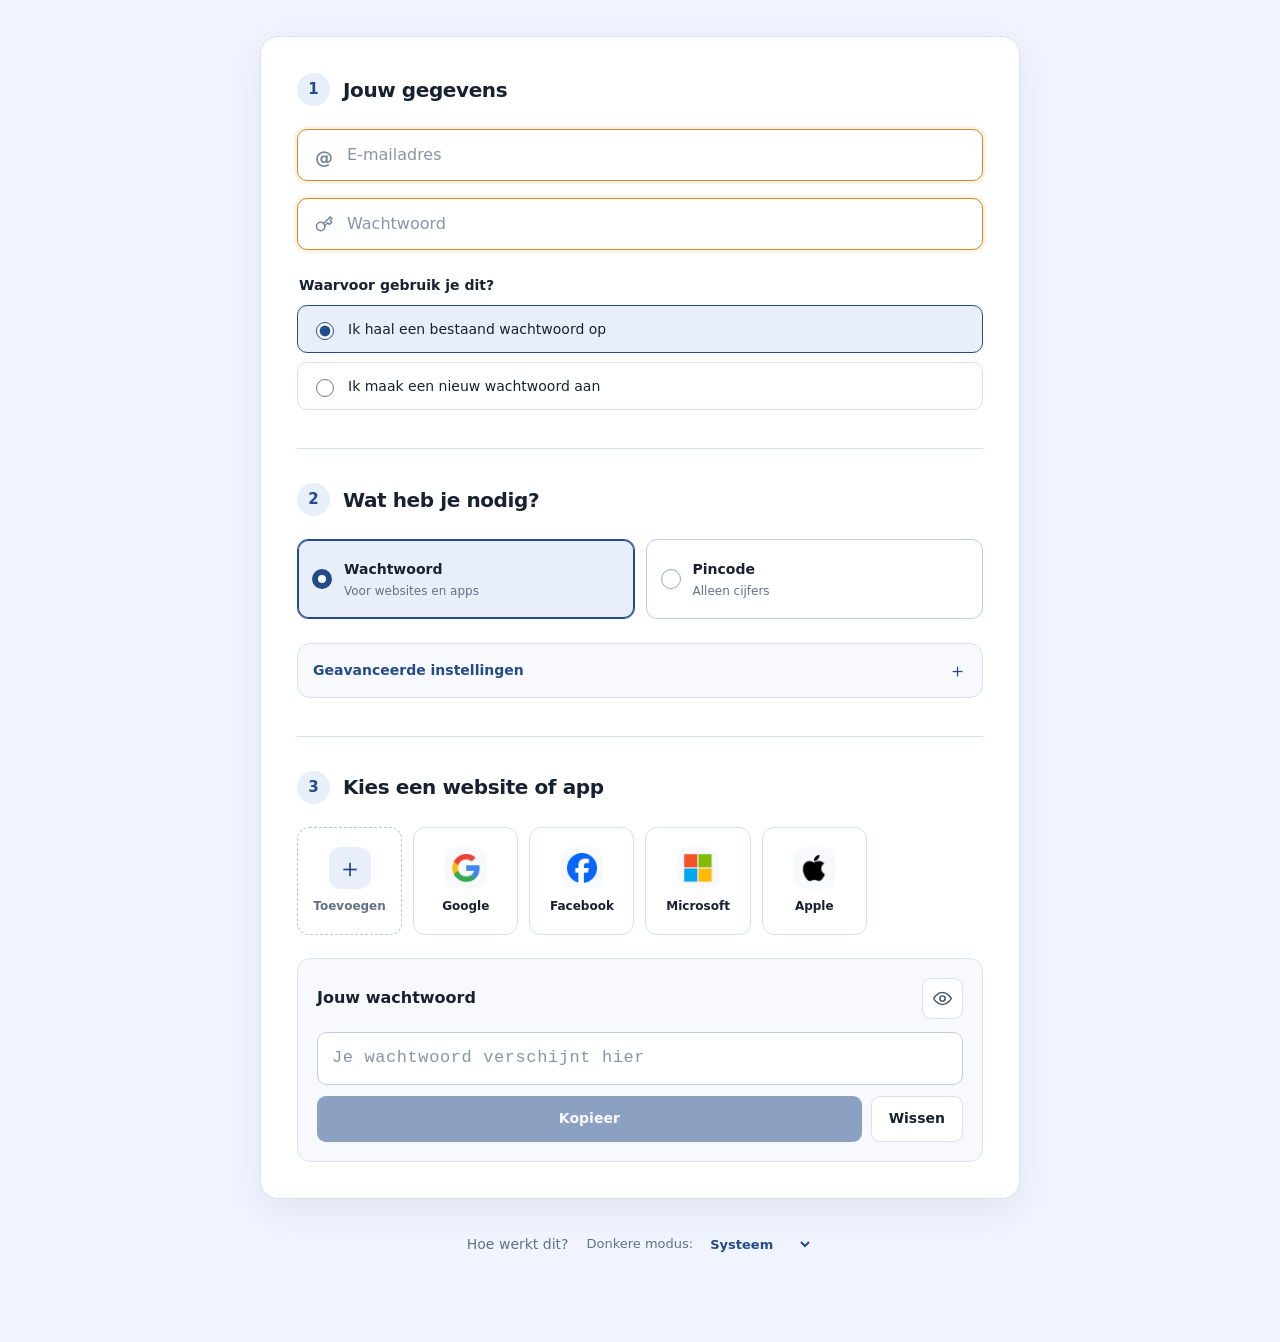
==== commit 9ca02d0f: "Apply masked-email and system-theme controls Co-authored-by: RobbeNooyens <42799452+RobbeNooyens@use" ====
--- a/index.html
+++ b/index.html
@@ -9,12 +9,6 @@
   <link rel="stylesheet" href="styles.css">
 </head>
 <body>
-  <header class="site-header">
-    <button type="button" class="theme-toggle desktop-theme-toggle" aria-label="Donkere modus inschakelen" aria-pressed="false">
-      <span class="theme-icon" aria-hidden="true">☾</span><span class="theme-label">Donkere modus</span>
-    </button>
-  </header>
-
   <main class="page-shell">
     <div class="wizard-progress" aria-label="Voortgang">
       <span id="stepLabel">Stap 1 van 3</span>
@@ -32,28 +26,21 @@
           <h2 id="credentialsTitle">Jouw gegevens</h2>
         </div>
 
-        <div id="savedEmail" class="saved-email" hidden>
-          <span class="saved-email-icon" aria-hidden="true">@</span>
-          <span>Opgeslagen als <strong id="maskedEmail"></strong></span>
-          <button type="button" id="clearEmailBtn" class="text-button">Wissen</button>
-        </div>
-
         <div class="field icon-field">
           <label class="visually-hidden" for="pubKey">E-mailadres</label>
           <span class="field-icon" aria-hidden="true">@</span>
-          <input type="email" id="pubKey" name="pubKey" inputmode="email" autocomplete="email" placeholder="E-mailadres" aria-label="E-mailadres" autocapitalize="none" spellcheck="false">
+          <input type="text" id="pubKey" name="pubKey" inputmode="email" autocomplete="email" placeholder="E-mailadres" aria-label="E-mailadres" aria-describedby="emailWarning" autocapitalize="none" spellcheck="false">
+          <button type="button" id="clearEmailBtn" class="email-clear-button" hidden>Wissen</button>
           <p id="emailWarning" class="field-message warning-message" role="status" hidden>Dit lijkt geen volledig e-mailadres. Controleer de spelling.</p>
-          <p id="emailProfileStatus" class="field-message error-message" role="status" hidden></p>
         </div>
 
         <div class="field icon-field">
-          <label class="visually-hidden" for="password">Hoofdwachtwoord</label>
+          <label class="visually-hidden" for="password">Wachtwoord</label>
           <span class="field-icon key-icon" aria-hidden="true">
             <svg viewBox="0 0 24 24"><circle cx="8" cy="15" r="5"/><path d="m11.5 11.5 8-8 2 2-2 2 2 2-3 3-2-2-3.5 3.5"/></svg>
           </span>
-          <input type="password" id="password" name="password" autocomplete="current-password" placeholder="Hoofdwachtwoord" aria-label="Hoofdwachtwoord">
-        </div>
-        <p id="passwordStatus" class="field-message" role="status" hidden></p>
+          <input type="password" id="password" name="password" autocomplete="current-password" placeholder="Wachtwoord" aria-label="Wachtwoord">
+        </div>
 
         <fieldset class="password-purpose">
           <legend>Waarvoor gebruik je dit?</legend>
@@ -68,11 +55,11 @@
         </fieldset>
 
         <div id="repeatPasswordField" class="field icon-field repeat-field" hidden>
-          <label class="visually-hidden" for="repeatPassword">Bevestig je hoofdwachtwoord</label>
+          <label class="visually-hidden" for="repeatPassword">Bevestig je wachtwoord</label>
           <span class="field-icon key-icon" aria-hidden="true">
             <svg viewBox="0 0 24 24"><circle cx="8" cy="15" r="5"/><path d="m11.5 11.5 8-8 2 2-2 2 2 2-3 3-2-2-3.5 3.5"/></svg>
           </span>
-          <input type="password" id="repeatPassword" name="repeatPassword" autocomplete="new-password" placeholder="Herhaal je hoofdwachtwoord" aria-label="Herhaal je hoofdwachtwoord">
+          <input type="password" id="repeatPassword" name="repeatPassword" autocomplete="new-password" placeholder="Herhaal je wachtwoord" aria-label="Herhaal je wachtwoord" aria-describedby="repeatPasswordStatus">
           <p id="repeatPasswordStatus" class="field-message" role="status" hidden></p>
         </div>
       </section>
@@ -155,15 +142,26 @@
     </section>
 
     <div class="wizard-controls" aria-label="Stapnavigatie">
-      <button type="button" class="theme-toggle mobile-theme-toggle" aria-label="Donkere modus inschakelen" aria-pressed="false">
-        <span class="theme-icon" aria-hidden="true">☾</span><span class="theme-label">Thema</span>
-      </button>
       <button type="button" id="backStep" class="button button-back" hidden>Terug</button>
+      <label class="theme-control mobile-theme-control" for="mobileThemeMode">Donkere modus:
+        <select id="mobileThemeMode" class="theme-select">
+          <option value="system">Systeem</option>
+          <option value="light">Licht</option>
+          <option value="dark">Donker</option>
+        </select>
+      </label>
       <button type="button" id="nextStep" class="button button-primary">Volgende</button>
     </div>
 
     <footer class="page-footer">
       <a href="how-it-works.html">Hoe werkt dit?</a>
+      <label class="theme-control" for="themeMode">Donkere modus:
+        <select id="themeMode" class="theme-select">
+          <option value="system">Systeem</option>
+          <option value="light">Licht</option>
+          <option value="dark">Donker</option>
+        </select>
+      </label>
     </footer>
   </main>
 
--- a/styles.css
+++ b/styles.css
@@ -199,6 +199,36 @@
   outline: 3px solid rgba(49, 91, 232, .13);
 }
 
+.field input.input-warning {
+  border-color: #d88920;
+  box-shadow: 0 0 0 3px rgba(216, 137, 32, .1);
+}
+
+.email-clear-button {
+  position: absolute;
+  top: 6px;
+  right: 6px;
+  min-height: 40px;
+  padding: 7px 12px;
+  border: 0;
+  border-radius: 8px;
+  background: var(--blue-soft);
+  color: var(--blue);
+  cursor: pointer;
+  font-size: 13px;
+  font-weight: 700;
+}
+
+.icon-field:has(.email-clear-button:not([hidden])) input {
+  padding-right: 88px;
+}
+
+.icon-field input.saved-email-input {
+  background: var(--soft-surface);
+  color: var(--muted);
+  cursor: default;
+}
+
 .field-message {
   margin: 7px 0 0;
   font-size: 13px;
@@ -758,40 +788,42 @@
   display: none;
 }
 
-.theme-toggle {
-  display: inline-flex;
-  min-height: 39px;
+.page-footer {
+  display: flex;
   align-items: center;
   justify-content: center;
-  gap: 8px;
-  padding: 7px 12px;
-  border: 1px solid var(--line);
-  border-radius: 9px;
-  background: var(--surface);
-  color: var(--ink);
-  cursor: pointer;
-  font-size: 13px;
-  font-weight: 650;
-}
-
-.theme-icon {
-  color: var(--blue);
-  font-size: 18px;
-  line-height: 1;
-}
-
-.mobile-theme-toggle {
-  display: none;
-}
-
-.page-footer {
-  margin-top: 24px;
-  text-align: center;
+  gap: 18px;
+  margin-top: 28px;
   font-size: 14px;
 }
 
 .page-footer a {
   color: var(--muted);
+}
+
+.theme-control {
+  display: inline-flex;
+  align-items: center;
+  gap: 6px;
+  color: var(--muted);
+  font-size: 13px;
+}
+
+.theme-select {
+  max-width: 170px;
+  min-height: 35px;
+  padding: 4px 24px 4px 7px;
+  border: 0;
+  border-radius: 6px;
+  background: transparent;
+  color: var(--blue);
+  cursor: pointer;
+  font: inherit;
+  font-weight: 700;
+}
+
+.mobile-theme-control {
+  display: none;
 }
 
 .app-dialog,
@@ -995,10 +1027,10 @@
     right: 0;
     bottom: 0;
     left: 0;
-    display: flex;
+    display: grid;
+    grid-template-columns: 1fr auto 1fr;
     min-height: 76px;
     align-items: center;
-    justify-content: space-between;
     gap: 12px;
     padding: 12px 20px calc(12px + env(safe-area-inset-bottom));
     border-top: 1px solid var(--line);
@@ -1007,29 +1039,45 @@
     backdrop-filter: blur(12px);
   }
 
-  .desktop-theme-toggle {
+  .mobile-theme-control {
+    display: inline-flex;
+    grid-column: 2;
+    grid-row: 1;
+    gap: 3px;
+    justify-self: center;
+    white-space: nowrap;
+  }
+
+  .mobile-theme-control .theme-select {
+    max-width: 105px;
+    padding-right: 12px;
+    font-size: 12px;
+    text-align: left;
+  }
+
+  .wizard-controls .button-primary {
+    min-width: 108px;
+    grid-column: 3;
+    grid-row: 1;
+    justify-self: end;
+  }
+
+  .wizard-controls .button-back {
+    grid-column: 1;
+    grid-row: 1;
+    justify-self: start;
+    min-width: 56px;
+    padding: 9px 6px;
+    padding: 9px 10px;
+  }
+
+  .page-footer {
+    flex-direction: column;
+    gap: 7px;
+  }
+
+  .page-footer .theme-control {
     display: none;
-  }
-
-  .mobile-theme-toggle {
-    display: inline-flex;
-    min-width: 42px;
-    min-height: 42px;
-    padding: 6px 9px;
-  }
-
-  .mobile-theme-toggle .theme-label {
-    display: none;
-  }
-
-  .wizard-controls .button-primary {
-    min-width: 145px;
-    margin-left: auto;
-  }
-
-  .wizard-controls .button-back {
-    min-width: 80px;
-    padding: 9px 10px;
   }
 
   #nextStep[hidden] {
@@ -1058,11 +1106,6 @@
 }
 
 @media (max-width: 380px) {
-  .saved-email {
-    gap: 5px;
-    font-size: 12px;
-  }
-
   .app-name {
     font-size: 11px;
   }
@@ -1080,65 +1123,75 @@
     animation-duration: .01ms !important;
     transition-duration: .01ms !important;
   }
-
-  :root[data-theme="dark"] .field input::placeholder,
-  :root[data-theme="dark"] #passwordOutput::placeholder {
-    color: #91a2ba;
-  }
-
-  :root[data-theme="dark"] .warning-message {
-    color: #f3c575;
-  }
-
-  :root[data-theme="dark"] .error-message {
-    color: #ff9da5;
-  }
-
-  :root[data-theme="dark"] .success-message {
-    color: #82ddb8;
-  }
-
-  :root[data-theme="dark"] .add-app-choice {
-    border-color: #526985;
-  }
-
-  :root[data-theme="dark"] .app-icon,
-  :root[data-theme="dark"] .add-app-icon {
-    background: #253a59;
-  }
-
-  :root[data-theme="dark"] .remove-app {
-    background: #24354c;
-    color: var(--ink);
-  }
-
-  :root[data-theme="dark"] .wizard-controls {
-    background: rgba(17, 29, 48, .96);
-  }
-
-  :root[data-theme="dark"] .button-secondary:hover:not(:disabled),
-  :root[data-theme="dark"] .button-back:hover {
-    background: #253a59;
-  }
-
-  :root[data-theme="dark"] .warning-icon {
-    background: #533f27;
-    color: #f3c575;
-  }
-
-  :root[data-theme="dark"] .progress-segment {
-    background: #35465f;
-  }
-
-  :root[data-theme="dark"] .progress-segment.active {
-    background: var(--blue);
-  }
-
-  :root[data-theme="dark"] .icon-button {
-    color: var(--ink);
-  }
-
-  :root[data-theme="dark"] .app-choice:hover {
-    border-color: #6687b5;
-  }
-}
+}
+
+:root[data-theme="dark"] .field input::placeholder,
+:root[data-theme="dark"] #passwordOutput::placeholder {
+  color: #91a2ba;
+}
+
+:root[data-theme="dark"] .field input.input-warning {
+  border-color: #e0a341;
+  box-shadow: 0 0 0 3px rgba(224, 163, 65, .12);
+}
+
+:root[data-theme="dark"] .email-clear-button {
+  background: var(--blue-soft);
+  color: var(--blue);
+}
+
+:root[data-theme="dark"] .warning-message {
+  color: #f3c575;
+}
+
+:root[data-theme="dark"] .error-message {
+  color: #ff9da5;
+}
+
+:root[data-theme="dark"] .success-message {
+  color: #82ddb8;
+}
+
+:root[data-theme="dark"] .add-app-choice {
+  border-color: #526985;
+}
+
+:root[data-theme="dark"] .app-icon,
+:root[data-theme="dark"] .add-app-icon {
+  background: #253a59;
+}
+
+:root[data-theme="dark"] .remove-app {
+  background: #24354c;
+  color: var(--ink);
+}
+
+:root[data-theme="dark"] .wizard-controls {
+  background: rgba(17, 29, 48, .96);
+}
+
+:root[data-theme="dark"] .button-secondary:hover:not(:disabled),
+:root[data-theme="dark"] .button-back:hover {
+  background: #253a59;
+}
+
+:root[data-theme="dark"] .warning-icon {
+  background: #533f27;
+  color: #f3c575;
+}
+
+:root[data-theme="dark"] .progress-segment {
+  background: #35465f;
+}
+
+:root[data-theme="dark"] .progress-segment.active {
+  background: var(--blue);
+}
+
+:root[data-theme="dark"] .icon-button {
+  color: var(--ink);
+}
+
+:root[data-theme="dark"] .app-choice:hover {
+  border-color: #6687b5;
+}
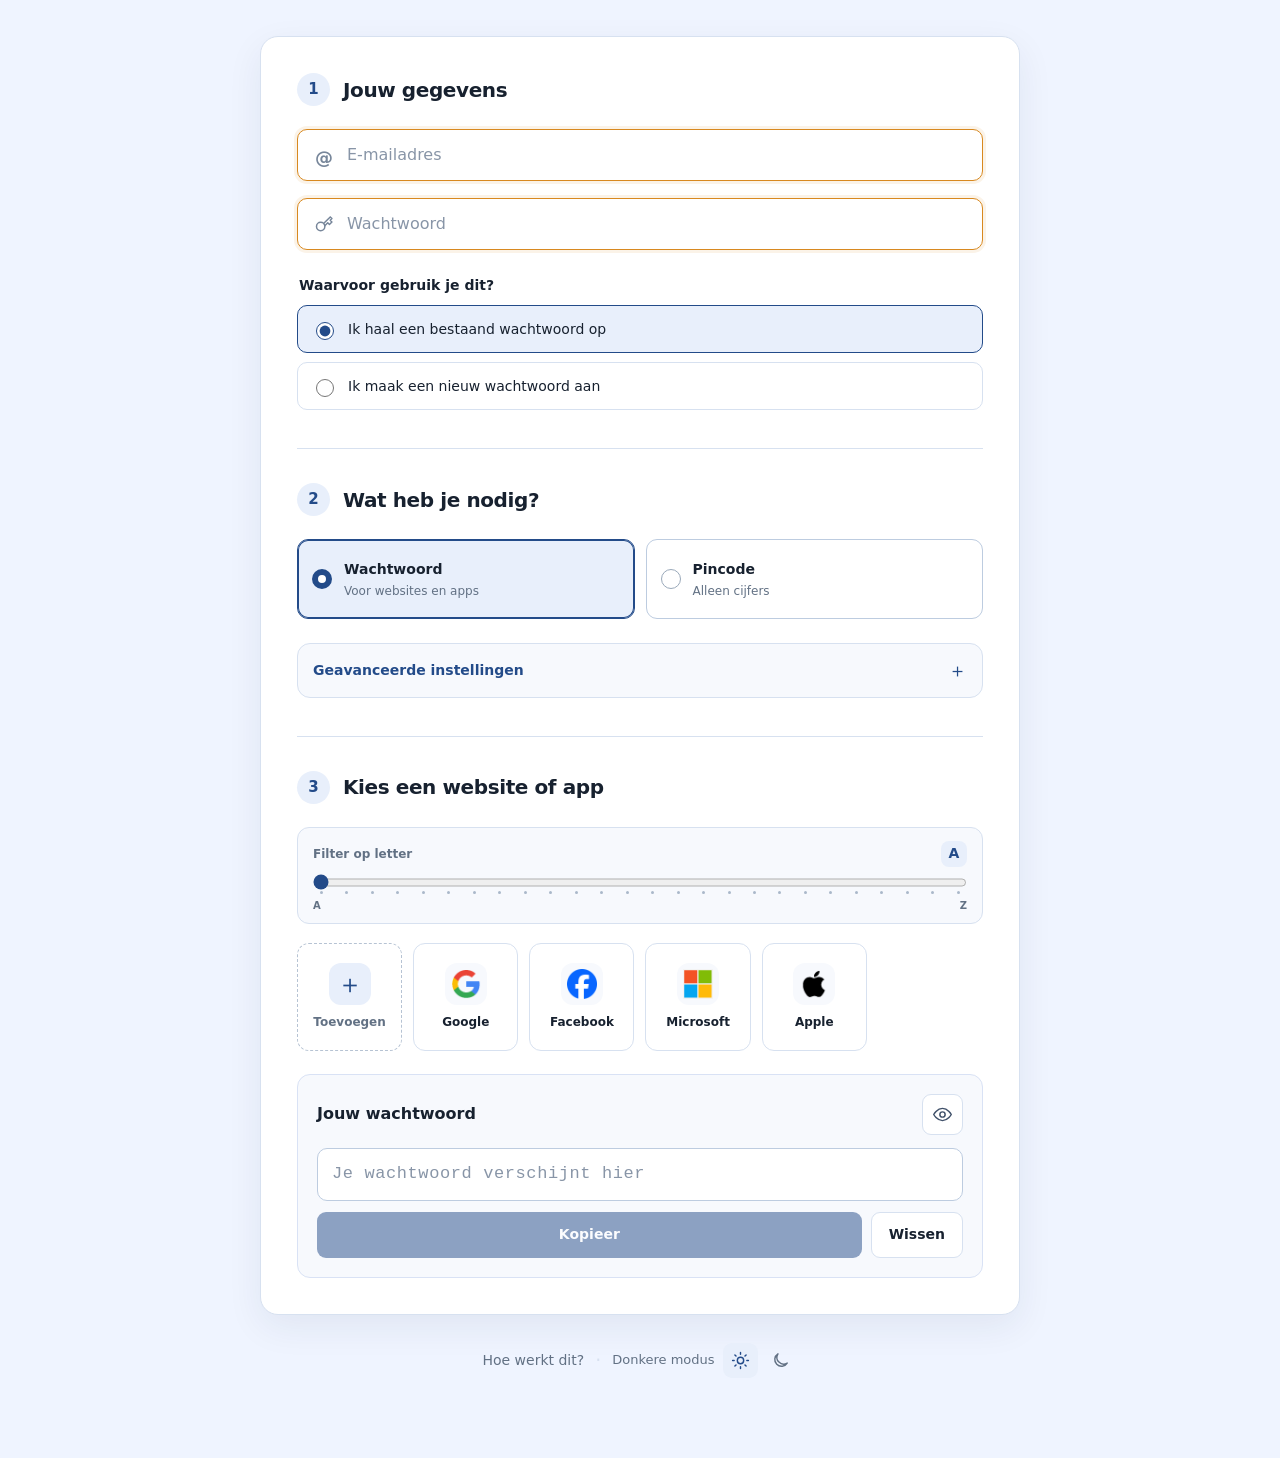
==== commit b36b4b57: "Add theme icons and app alphabet filter Co-authored-by: RobbeNooyens <42799452+RobbeNooyens@users.no" ====
--- a/index.html
+++ b/index.html
@@ -119,6 +119,15 @@
           <h2 id="appTitle">Kies een website of app</h2>
         </div>
 
+        <div class="app-filter">
+          <div class="app-filter-heading">
+            <label for="appLetterFilter">Filter op letter</label>
+            <output id="appLetterValue" for="appLetterFilter" aria-live="polite">A</output>
+          </div>
+          <input type="range" id="appLetterFilter" min="0" max="25" value="0" step="1" aria-label="Filter websites en apps op beginletter" aria-valuetext="A">
+          <div id="letterTicks" class="letter-ticks" aria-hidden="true"></div>
+          <div class="letter-endpoints" aria-hidden="true"><span>A</span><span>Z</span></div>
+        </div>
         <div id="applicationIcons" class="app-grid" aria-label="Beschikbare websites en apps"></div>
         <button type="button" id="expandApps" class="expand-apps" hidden>Toon alle apps</button>
 
@@ -143,25 +152,29 @@
 
     <div class="wizard-controls" aria-label="Stapnavigatie">
       <button type="button" id="backStep" class="button button-back" hidden>Terug</button>
-      <label class="theme-control mobile-theme-control" for="mobileThemeMode">Donkere modus:
-        <select id="mobileThemeMode" class="theme-select">
-          <option value="system">Systeem</option>
-          <option value="light">Licht</option>
-          <option value="dark">Donker</option>
-        </select>
-      </label>
+      <div class="theme-control mobile-theme-control" aria-label="Thema kiezen">
+        <button type="button" class="theme-button" data-theme-choice="light" aria-label="Lichte modus" title="Lichte modus">
+          <svg viewBox="0 0 24 24" aria-hidden="true"><circle cx="12" cy="12" r="4"/><path d="M12 2v2m0 16v2M4.93 4.93l1.42 1.42m11.3 11.3 1.42 1.42M2 12h2m16 0h2M4.93 19.07l1.42-1.42m11.3-11.3 1.42-1.42"/></svg>
+        </button>
+        <button type="button" class="theme-button" data-theme-choice="dark" aria-label="Donkere modus" title="Donkere modus">
+          <svg viewBox="0 0 24 24" aria-hidden="true"><path d="M20.5 15.2A8.5 8.5 0 0 1 8.8 3.5 8.5 8.5 0 1 0 20.5 15.2Z"/></svg>
+        </button>
+      </div>
       <button type="button" id="nextStep" class="button button-primary">Volgende</button>
     </div>
 
     <footer class="page-footer">
       <a href="how-it-works.html">Hoe werkt dit?</a>
-      <label class="theme-control" for="themeMode">Donkere modus:
-        <select id="themeMode" class="theme-select">
-          <option value="system">Systeem</option>
-          <option value="light">Licht</option>
-          <option value="dark">Donker</option>
-        </select>
-      </label>
+      <span class="footer-separator" aria-hidden="true">·</span>
+      <div class="theme-control" aria-label="Donkere modus">
+        <span class="theme-label">Donkere modus</span>
+        <button type="button" class="theme-button" data-theme-choice="light" aria-label="Lichte modus" title="Lichte modus">
+          <svg viewBox="0 0 24 24" aria-hidden="true"><circle cx="12" cy="12" r="4"/><path d="M12 2v2m0 16v2M4.93 4.93l1.42 1.42m11.3 11.3 1.42 1.42M2 12h2m16 0h2M4.93 19.07l1.42-1.42m11.3-11.3 1.42-1.42"/></svg>
+        </button>
+        <button type="button" class="theme-button" data-theme-choice="dark" aria-label="Donkere modus" title="Donkere modus">
+          <svg viewBox="0 0 24 24" aria-hidden="true"><path d="M20.5 15.2A8.5 8.5 0 0 1 8.8 3.5 8.5 8.5 0 1 0 20.5 15.2Z"/></svg>
+        </button>
+      </div>
     </footer>
   </main>
 
--- a/styles.css
+++ b/styles.css
@@ -539,6 +539,68 @@
   gap: 11px;
 }
 
+.app-filter {
+  margin: 0 0 19px;
+  padding: 13px 15px 10px;
+  border: 1px solid var(--line);
+  border-radius: 12px;
+  background: var(--soft-surface);
+}
+
+.app-filter-heading,
+.letter-endpoints {
+  display: flex;
+  align-items: center;
+  justify-content: space-between;
+}
+
+.app-filter-heading {
+  margin-bottom: 5px;
+  color: var(--muted);
+  font-size: 12px;
+  font-weight: 650;
+}
+
+.app-filter-heading output {
+  display: grid;
+  width: 26px;
+  height: 26px;
+  place-items: center;
+  border-radius: 8px;
+  background: var(--blue-soft);
+  color: var(--blue);
+  font-size: 14px;
+  font-weight: 800;
+}
+
+#appLetterFilter {
+  display: block;
+  width: 100%;
+  height: 21px;
+  margin: 0;
+  accent-color: var(--blue);
+  cursor: pointer;
+}
+
+.letter-ticks {
+  display: flex;
+  justify-content: space-between;
+  margin: -2px 7px 4px;
+}
+
+.letter-tick {
+  width: 3px;
+  height: 3px;
+  border-radius: 50%;
+  background: #aab8ca;
+}
+
+.letter-endpoints {
+  color: var(--muted);
+  font-size: 10px;
+  font-weight: 750;
+}
+
 .app-item {
   position: relative;
   min-width: 0;
@@ -792,7 +854,7 @@
   display: flex;
   align-items: center;
   justify-content: center;
-  gap: 18px;
+  gap: 11px;
   margin-top: 28px;
   font-size: 14px;
 }
@@ -804,22 +866,52 @@
 .theme-control {
   display: inline-flex;
   align-items: center;
-  gap: 6px;
+  gap: 5px;
   color: var(--muted);
   font-size: 13px;
 }
 
-.theme-select {
-  max-width: 170px;
-  min-height: 35px;
-  padding: 4px 24px 4px 7px;
+.footer-separator {
+  color: var(--line);
+  font-size: 19px;
+  line-height: 1;
+}
+
+.theme-label {
+  margin-right: 3px;
+}
+
+.theme-button {
+  display: grid;
+  width: 35px;
+  height: 35px;
+  place-items: center;
   border: 0;
-  border-radius: 6px;
+  border-radius: 9px;
   background: transparent;
-  color: var(--blue);
+  color: var(--muted);
   cursor: pointer;
-  font: inherit;
-  font-weight: 700;
+  transition: background-color .15s ease, color .15s ease;
+}
+
+.theme-button:hover {
+  background: var(--soft-surface);
+  color: var(--blue);
+}
+
+.theme-button[aria-pressed="true"] {
+  background: var(--blue-soft);
+  color: var(--blue);
+}
+
+.theme-button svg {
+  width: 19px;
+  height: 19px;
+  fill: none;
+  stroke: currentColor;
+  stroke-linecap: round;
+  stroke-linejoin: round;
+  stroke-width: 1.8;
 }
 
 .mobile-theme-control {
@@ -1040,19 +1132,11 @@
   }
 
   .mobile-theme-control {
-    display: inline-flex;
-    grid-column: 2;
-    grid-row: 1;
-    gap: 3px;
-    justify-self: center;
-    white-space: nowrap;
-  }
-
-  .mobile-theme-control .theme-select {
-    max-width: 105px;
-    padding-right: 12px;
-    font-size: 12px;
-    text-align: left;
+    display: flex;
+    position: absolute;
+    left: 50%;
+    transform: translateX(-50%);
+    gap: 5px;
   }
 
   .wizard-controls .button-primary {
@@ -1071,21 +1155,28 @@
     padding: 9px 10px;
   }
 
-  .page-footer {
-    flex-direction: column;
-    gap: 7px;
-  }
-
-  .page-footer .theme-control {
-    display: none;
-  }
-
   #nextStep[hidden] {
     display: none;
   }
 
   .page-footer {
+    flex-wrap: wrap;
     margin-top: 25px;
+  }
+
+  .page-footer .theme-control,
+  .page-footer .footer-separator {
+    display: none;
+  }
+
+  .app-filter {
+    padding-right: 10px;
+    padding-left: 10px;
+  }
+
+  .letter-ticks {
+    margin-right: 6px;
+    margin-left: 6px;
   }
 
   .toast {
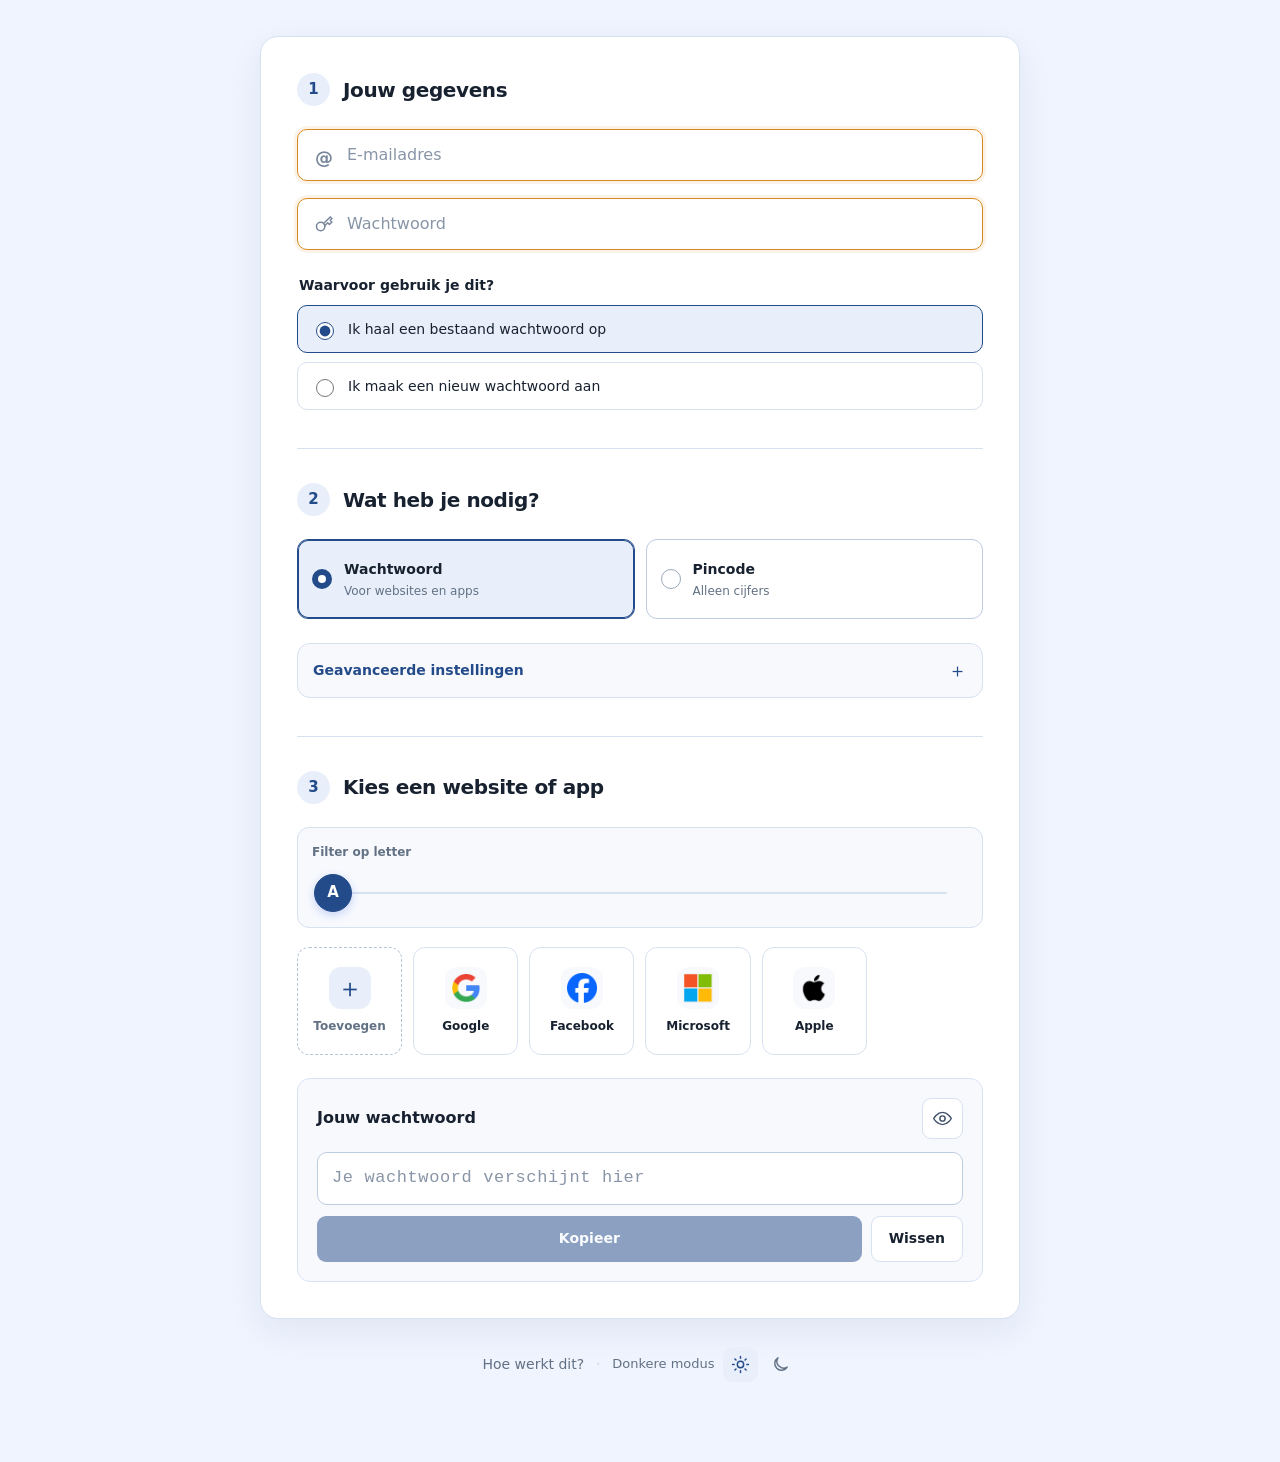
==== commit bd07cd8b: "Build fisheye alphabet picker and clear control Co-authored-by: RobbeNooyens <42799452+RobbeNooyens@" ====
--- a/index.html
+++ b/index.html
@@ -122,11 +122,13 @@
         <div class="app-filter">
           <div class="app-filter-heading">
             <label for="appLetterFilter">Filter op letter</label>
-            <output id="appLetterValue" for="appLetterFilter" aria-live="polite">A</output>
-          </div>
-          <input type="range" id="appLetterFilter" min="0" max="25" value="0" step="1" aria-label="Filter websites en apps op beginletter" aria-valuetext="A">
-          <div id="letterTicks" class="letter-ticks" aria-hidden="true"></div>
-          <div class="letter-endpoints" aria-hidden="true"><span>A</span><span>Z</span></div>
+            <button type="button" id="clearAppFilter" class="clear-app-filter" hidden>Alle apps</button>
+          </div>
+          <div class="app-letter-carousel">
+            <div id="letterTicks" class="letter-ticks" aria-hidden="true"></div>
+            <input type="range" id="appLetterFilter" min="0" max="25" value="0" step="1" aria-label="Filter websites en apps op beginletter" aria-valuetext="A">
+          </div>
+          <span id="appLetterValue" class="visually-hidden" aria-live="polite">A</span>
         </div>
         <div id="applicationIcons" class="app-grid" aria-label="Beschikbare websites en apps"></div>
         <button type="button" id="expandApps" class="expand-apps" hidden>Toon alle apps</button>
--- a/styles.css
+++ b/styles.css
@@ -541,64 +541,167 @@
 
 .app-filter {
   margin: 0 0 19px;
-  padding: 13px 15px 10px;
+  padding: 12px 14px 10px;
   border: 1px solid var(--line);
   border-radius: 12px;
   background: var(--soft-surface);
 }
 
-.app-filter-heading,
-.letter-endpoints {
+.app-filter-heading {
   display: flex;
   align-items: center;
   justify-content: space-between;
-}
-
-.app-filter-heading {
-  margin-bottom: 5px;
+  min-height: 25px;
+  margin-bottom: 4px;
   color: var(--muted);
   font-size: 12px;
   font-weight: 650;
 }
 
-.app-filter-heading output {
+.clear-app-filter {
+  padding: 4px 8px;
+  border: 0;
+  border-radius: 7px;
+  background: transparent;
+  color: var(--blue);
+  cursor: pointer;
+  font: inherit;
+  font-weight: 700;
+}
+
+.clear-app-filter:hover {
+  background: var(--blue-soft);
+}
+
+.app-letter-carousel {
+  position: relative;
+  height: 48px;
+  margin: 0 1px;
+  border-radius: 10px;
+}
+
+.app-letter-carousel:focus-within {
+  outline: 3px solid rgba(49, 91, 232, .18);
+}
+
+#appLetterFilter {
+  position: absolute;
+  z-index: 2;
+  inset: 0;
+  width: 100%;
+  height: 100%;
+  margin: 0;
+  opacity: 0;
+  cursor: pointer;
+}
+
+.letter-ticks {
+  position: absolute;
+  inset: 0 20px;
+}
+
+.letter-ticks::before {
+  position: absolute;
+  top: 50%;
+  right: 0;
+  left: 0;
+  height: 2px;
+  border-radius: 2px;
+  background: var(--line);
+  content: "";
+  transform: translateY(-50%);
+}
+
+.letter-tick {
+  position: absolute;
+  top: 50%;
   display: grid;
-  width: 26px;
-  height: 26px;
   place-items: center;
-  border-radius: 8px;
-  background: var(--blue-soft);
-  color: var(--blue);
-  font-size: 14px;
-  font-weight: 800;
-}
-
-#appLetterFilter {
-  display: block;
-  width: 100%;
-  height: 21px;
-  margin: 0;
-  accent-color: var(--blue);
-  cursor: pointer;
-}
-
-.letter-ticks {
-  display: flex;
-  justify-content: space-between;
-  margin: -2px 7px 4px;
-}
-
-.letter-tick {
-  width: 3px;
-  height: 3px;
+  border: 1px solid var(--surface);
   border-radius: 50%;
   background: #aab8ca;
-}
-
-.letter-endpoints {
-  color: var(--muted);
+  color: var(--muted);
+  font-size: 8px;
+  font-weight: 800;
+  line-height: 1;
+  transform: translate(-50%, -50%);
+  transition: width .16s ease, height .16s ease, background-color .16s ease, color .16s ease, box-shadow .16s ease;
+}
+
+.letter-tick.distance-0 {
+  width: 5px;
+  height: 5px;
+}
+
+.letter-tick.distance-1 {
+  width: 22px;
+  height: 22px;
+}
+
+.letter-tick.distance-2 {
+  width: 16px;
+  height: 16px;
+  font-size: 7px;
+}
+
+.letter-tick.distance-3 {
+  width: 11px;
+  height: 11px;
+  font-size: 6px;
+}
+
+.letter-tick.endpoint:not(.active) {
+  width: 9px;
+  height: 9px;
+}
+
+.letter-tick.active {
+  z-index: 1;
+  width: 38px;
+  height: 38px;
+  border-color: var(--blue);
+  background: var(--blue);
+  box-shadow: 0 3px 9px rgba(49, 91, 232, .24);
+  color: #fff;
+  font-size: 15px;
+}
+
+.letter-tick.active.distance-1 {
+  width: 25px;
+  height: 25px;
   font-size: 10px;
-  font-weight: 750;
+}
+
+.letter-tick.active.distance-2 {
+  width: 18px;
+  height: 18px;
+  font-size: 8px;
+}
+
+.letter-tick.active.distance-3 {
+  width: 12px;
+  height: 12px;
+  font-size: 6px;
+}
+
+:root[data-theme="dark"] .letter-tick {
+  border-color: var(--soft-surface);
+  background: #647b99;
+  color: #d8e4f4;
+}
+
+:root[data-theme="dark"] .letter-tick.active {
+  border-color: var(--blue);
+  background: var(--blue);
+  color: #142238;
+}
+
+.empty-app-filter {
+  grid-column: 2 / -1;
+  align-self: center;
+  margin: 0;
+  color: var(--muted);
+  font-size: 13px;
 }
 
 .app-item {
@@ -1175,8 +1278,8 @@
   }
 
   .letter-ticks {
-    margin-right: 6px;
-    margin-left: 6px;
+    right: 17px;
+    left: 17px;
   }
 
   .toast {
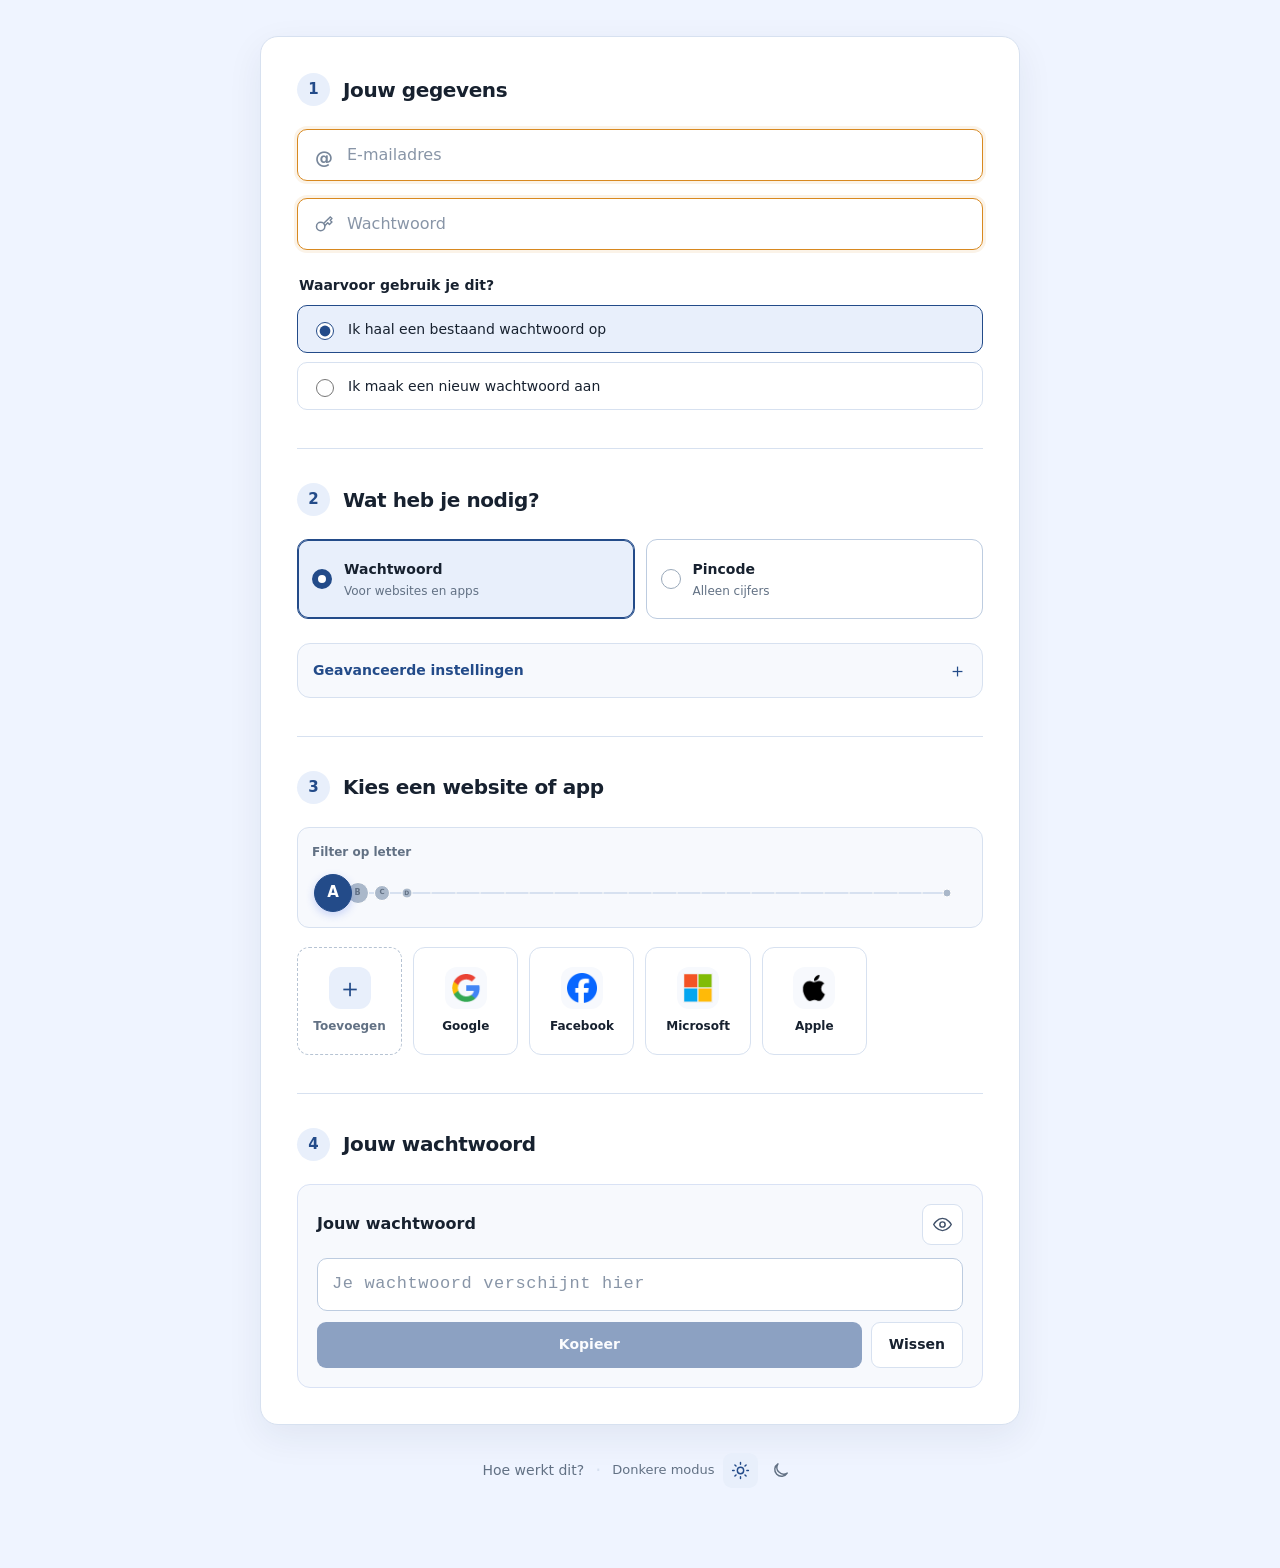
==== commit ab0cf80c: "Update how-it-works and index pages for clarity; add legacy input field and adjust step count" ====
--- a/index.html
+++ b/index.html
@@ -11,11 +11,12 @@
 <body>
   <main class="page-shell">
     <div class="wizard-progress" aria-label="Voortgang">
-      <span id="stepLabel">Stap 1 van 3</span>
+      <span id="stepLabel">Stap 1 van 4</span>
       <div class="progress-track" aria-hidden="true">
         <span class="progress-segment active" data-progress="1"></span>
         <span class="progress-segment" data-progress="2"></span>
         <span class="progress-segment" data-progress="3"></span>
+        <span class="progress-segment" data-progress="4"></span>
       </div>
     </div>
 
@@ -62,6 +63,7 @@
           <input type="password" id="repeatPassword" name="repeatPassword" autocomplete="new-password" placeholder="Herhaal je wachtwoord" aria-label="Herhaal je wachtwoord" aria-describedby="repeatPasswordStatus">
           <p id="repeatPasswordStatus" class="field-message" role="status" hidden></p>
         </div>
+
       </section>
 
       <section class="wizard-step" data-step="2" aria-labelledby="typeTitle">
@@ -99,6 +101,11 @@
               <input type="checkbox" id="includeSpecial" checked>
               <span><strong>Speciale tekens</strong><small>Voeg tekens zoals ! en # toe</small></span>
             </label>
+            <div class="field">
+              <label for="legacySeed">Oude versie</label>
+              <input type="text" id="legacySeed" autocomplete="off" spellcheck="false" placeholder="Leeg = huidige methode">
+              <p class="settings-description">Gebruik de tekst die de vorige versie gebruikte. Deze waarde wordt direct gebruikt en niet opgeslagen.</p>
+            </div>
           </div>
           <div id="pinSettings" class="settings-content" hidden>
             <p class="settings-description">Kies hoeveel cijfers je pincode bevat.</p>
@@ -133,6 +140,14 @@
         <div id="applicationIcons" class="app-grid" aria-label="Beschikbare websites en apps"></div>
         <button type="button" id="expandApps" class="expand-apps" hidden>Toon alle apps</button>
 
+      </section>
+
+      <section class="wizard-step" data-step="4" aria-labelledby="passwordTitle">
+        <div class="panel-heading">
+          <span class="step-number" aria-hidden="true">4</span>
+          <h2 id="passwordTitle">Jouw wachtwoord</h2>
+        </div>
+
         <section class="result-card" aria-labelledby="resultTitle">
           <div class="result-heading">
             <h2 id="resultTitle">Jouw wachtwoord</h2>
--- a/styles.css
+++ b/styles.css
@@ -43,6 +43,8 @@
   font-family: Inter, ui-sans-serif, system-ui, -apple-system, BlinkMacSystemFont, "Segoe UI", sans-serif;
   font-size: 16px;
   line-height: 1.5;
+  -webkit-user-select: none;
+  user-select: none;
 }
 
 button,
